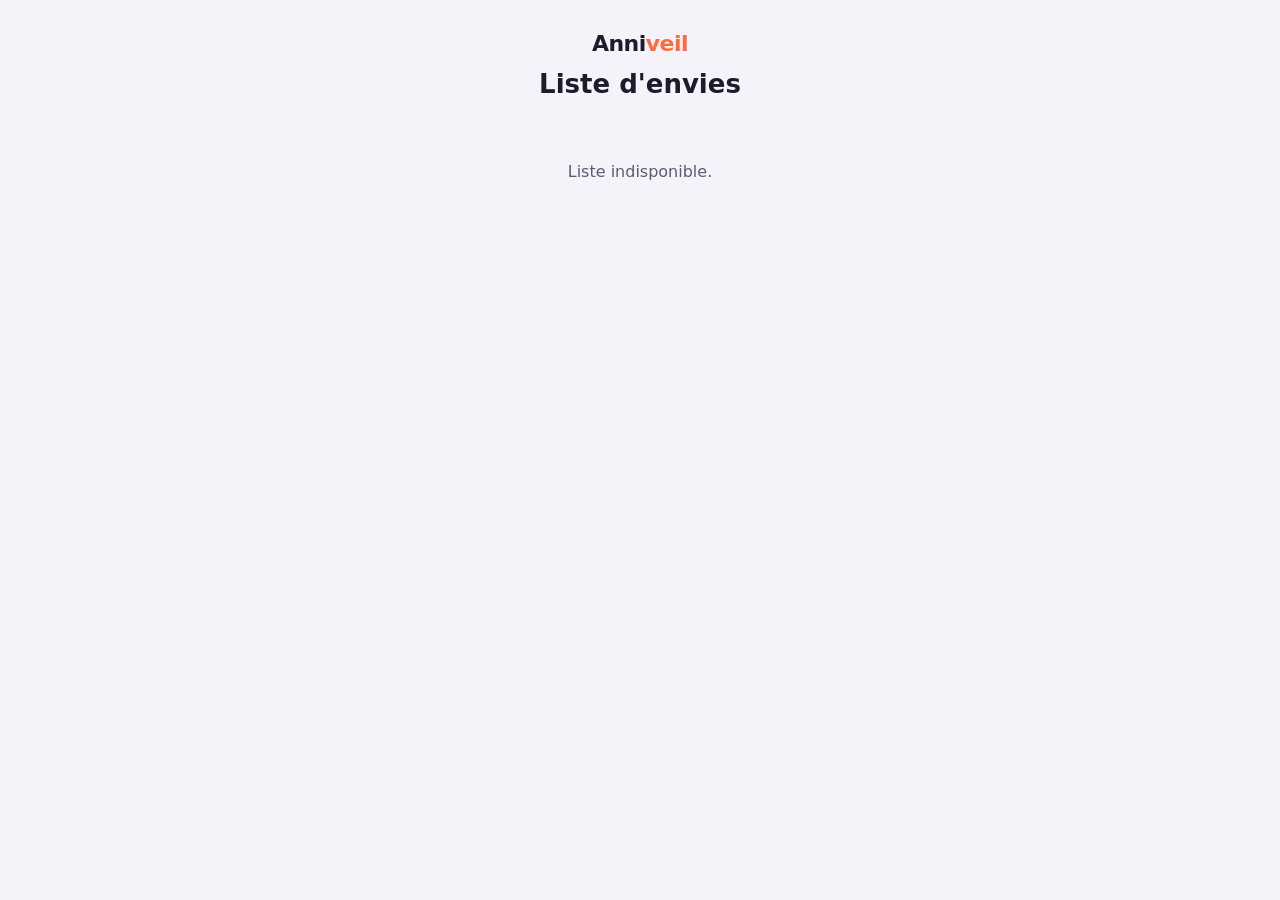
==== index.html @ 0bd78fef "Page publique de la liste d'envies Anniveil Co-Authored-By: Claude Fable 5.2 <noreply@anthropic.com>" ====
<!doctype html>
<html lang="fr">
<head>
<meta charset="utf-8">
<meta name="viewport" content="width=device-width, initial-scale=1">
<meta name="robots" content="noindex">
<title>Liste d'envies — Anniveil</title>
<style>
  :root { --ink:#1D1B2C; --muted:#5E5A72; --line:#E4E0EE; --ground:#F5F3FA; --card:#fff; --orange:#FF6B3D; --soft:#FFE6DC; --deep:#9E3412; --green:#17734B; --green-soft:#DFF5EA; }
  * { box-sizing: border-box; }
  body { margin:0; background:var(--ground); color:var(--ink); font:16px/1.45 system-ui,-apple-system,"Segoe UI",Roboto,sans-serif; }
  main { max-width:520px; margin:0 auto; padding:28px 20px 48px; }
  .brand { text-align:center; font-weight:800; font-size:22px; letter-spacing:-.5px; }
  .brand span { color:var(--orange); }
  h1 { text-align:center; font-size:26px; line-height:1.15; margin:10px 0 20px; }
  .card { background:var(--card); border:1px solid var(--line); border-radius:20px; padding:4px 16px; }
  .wish { display:flex; align-items:center; gap:12px; padding:12px 0; }
  .wish + .wish { border-top:1px solid var(--line); }
  .pic { width:48px; height:48px; flex:none; border-radius:12px; background:var(--soft); object-fit:cover; display:flex; align-items:center; justify-content:center; font-size:22px; }
  .grow { flex:1; min-width:0; }
  .title { font-weight:600; }
  .sub { font-size:13px; color:var(--muted); }
  a { color:var(--deep); }
  button { font:inherit; font-weight:700; border:0; border-radius:99px; height:40px; padding:0 16px; background:var(--orange); color:var(--ink); cursor:pointer; white-space:nowrap; }
  button:disabled { opacity:.5; cursor:default; }
  .pill { font-size:13px; font-weight:700; padding:6px 12px; border-radius:99px; background:var(--green-soft); color:var(--green); white-space:nowrap; }
  .note { text-align:center; color:var(--muted); font-size:14px; margin-top:16px; }
  .empty { text-align:center; color:var(--muted); padding:40px 8px; }
  input { font:inherit; width:100%; height:44px; border-radius:12px; border:1px solid var(--line); padding:0 12px; margin:16px 0 0; background:var(--card); }
</style>
</head>
<body>
<main>
  <div class="brand">Anni<span>veil</span></div>
  <h1 id="heading">Liste d'envies</h1>
  <div id="content"><p class="empty">Chargement…</p></div>
</main>
<script>
// À renseigner avec le projet Supabase : son adresse et sa clé publique (faite pour être publiée).
const SUPABASE_URL = 'https://pccshmcecipummjglduo.supabase.co';
const SUPABASE_KEY = 'sb_publishable_1csTlafe8NNmsVXvz681WA_CCULRA_T';

const token = new URLSearchParams(location.search).get('t') || '';
const content = document.getElementById('content');
const heading = document.getElementById('heading');

function el(tag, props = {}, children = []) {
  const node = Object.assign(document.createElement(tag), props);
  children.forEach((c) => node.append(c));
  return node;
}

async function rpc(name, body) {
  const response = await fetch(`${SUPABASE_URL}/rest/v1/rpc/${name}`, {
    method: 'POST',
    headers: { apikey: SUPABASE_KEY, Authorization: `Bearer ${SUPABASE_KEY}`, 'Content-Type': 'application/json' },
    body: JSON.stringify(body),
  });
  if (!response.ok) throw new Error(String(response.status));
  return response.json();
}

function unavailable(text) {
  heading.textContent = "Liste d'envies";
  content.replaceChildren(el('p', { className: 'empty', textContent: text }));
}

function safeUrl(value) {
  try {
    const u = new URL(value);
    return u.protocol === 'https:' || u.protocol === 'http:' ? u : null;
  } catch { return null; }
}

function render(list) {
  const name = list.name || '';
  heading.textContent = name ? `Les envies ${/^[aeiouyhéèêAEIOUYHÉÈÊ]/.test(name) ? "d'" : 'de '}${name}` : "Liste d'envies";
  if (!list.wishes.length) return unavailable('Cette liste est encore vide.');

  const visitor = el('input', { placeholder: 'Ton prénom (facultatif)', maxLength: 60, autocomplete: 'given-name' });
  const card = el('div', { className: 'card' });
  for (const w of list.wishes) {
    const link = w.url && safeUrl(w.url);
    const image = w.image && safeUrl(w.image);
    const pic = image
      ? el('img', { className: 'pic', src: image.href, alt: '', loading: 'lazy', referrerPolicy: 'no-referrer' })
      : el('div', { className: 'pic', textContent: '🎁' });
    const sub = el('div', { className: 'sub' });
    if (w.price) sub.append(w.price);
    if (link) {
      if (w.price) sub.append(' · ');
      sub.append(el('a', { href: link.href, target: '_blank', rel: 'noopener noreferrer', textContent: link.hostname.replace(/^www\./, '') }));
    }
    let action;
    if (w.reserved) {
      action = el('span', { className: 'pill', textContent: 'Réservé' });
    } else {
      action = el('button', { textContent: "Je l'offre" });
      action.addEventListener('click', async () => {
        action.disabled = true;
        try {
          const mine = await rpc('reserve_wish', { link: token, wish: w.id, visitor: visitor.value.trim() });
          if (!mine) alert("Quelqu'un vient de réserver cette envie.");
        } catch {
          alert('La réservation a échoué. Vérifie ta connexion et réessaie.');
        }
        load();
      });
    }
    card.append(el('div', { className: 'wish' }, [pic, el('div', { className: 'grow' }, [el('div', { className: 'title', textContent: w.title }), sub]), action]));
  }
  content.replaceChildren(
    card,
    visitor,
    el('p', { className: 'note', textContent: `${name || 'La personne'} ne voit pas les réservations dans l'app : la surprise reste entière.` }),
  );
}

async function load() {
  if (!SUPABASE_URL || !SUPABASE_KEY) return unavailable("Cette page n'est pas encore configurée.");
  if (!token) return unavailable('Liste indisponible.');
  try {
    const list = await rpc('get_wishlist', { link: token });
    if (!list) return unavailable('Liste indisponible.');
    render(list);
  } catch {
    unavailable('Impossible de charger la liste. Vérifie ta connexion et réessaie.');
  }
}
load();
</script>
</body>
</html>
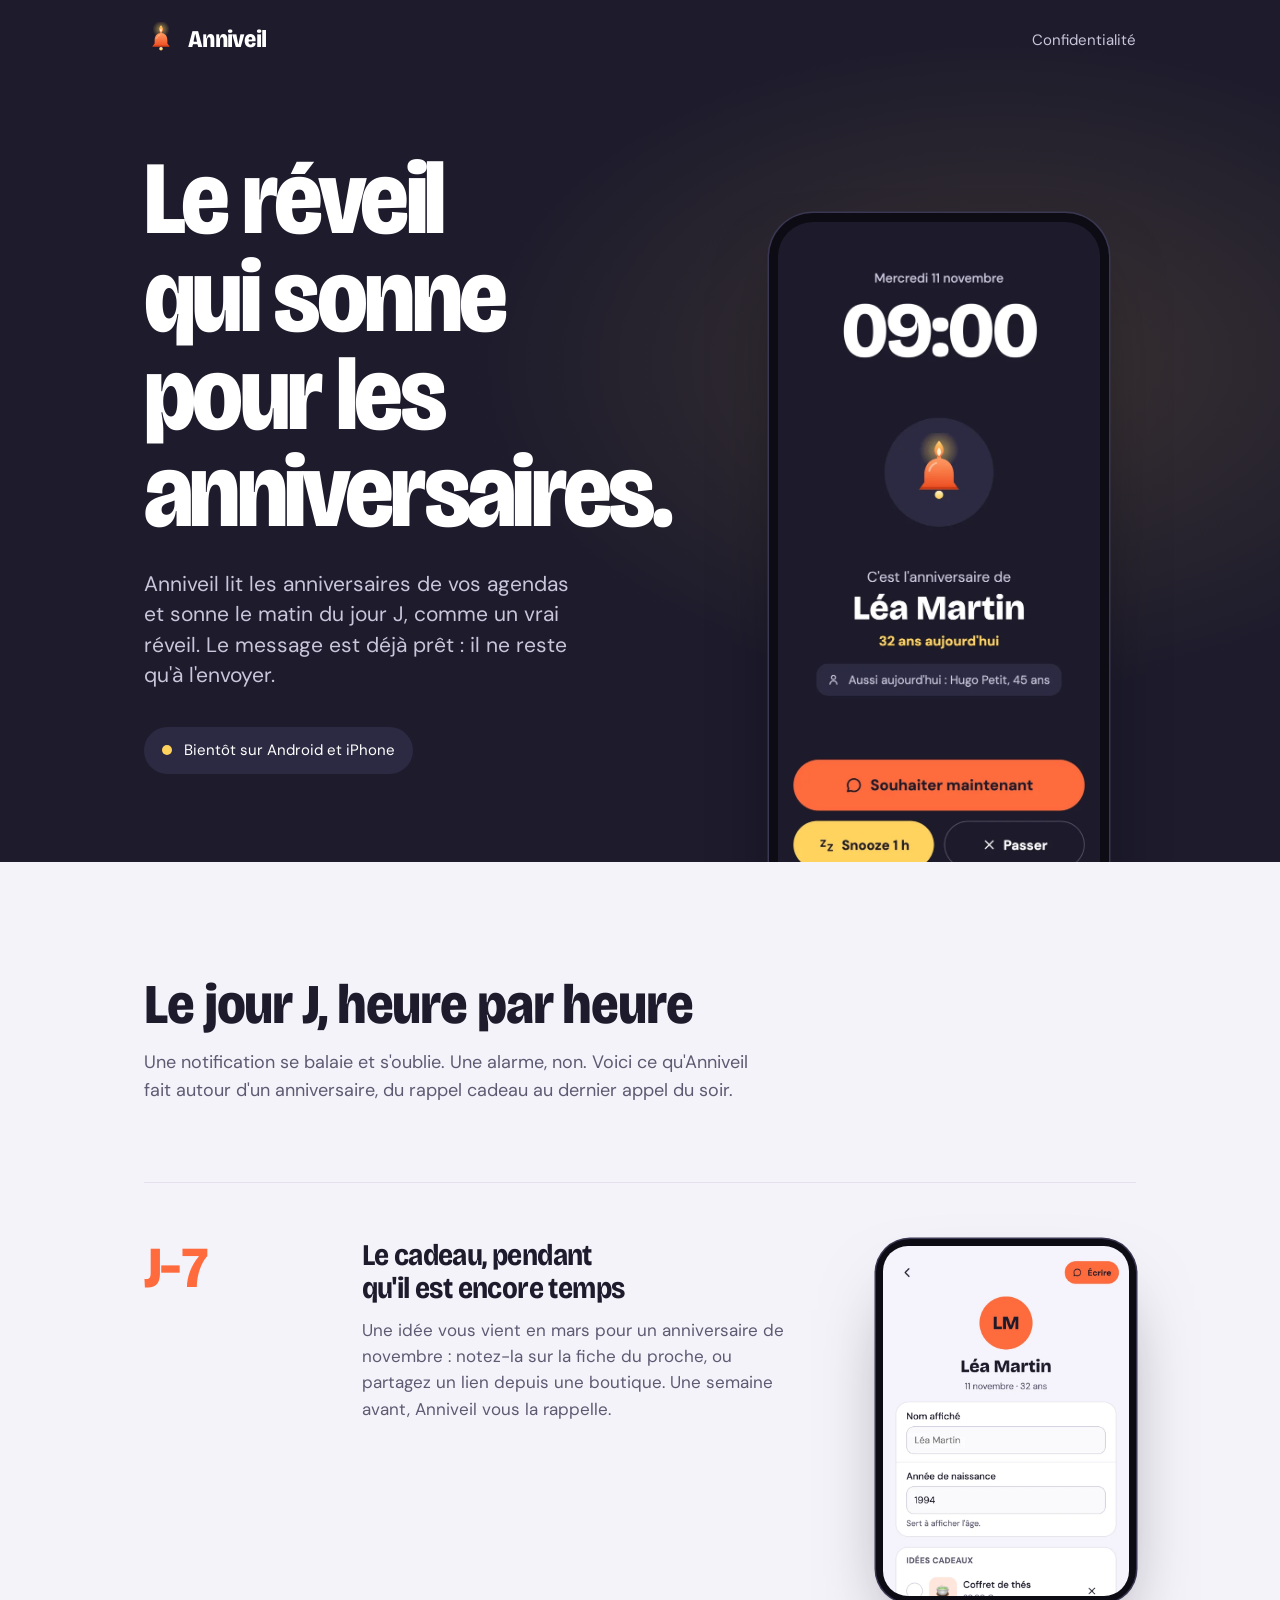
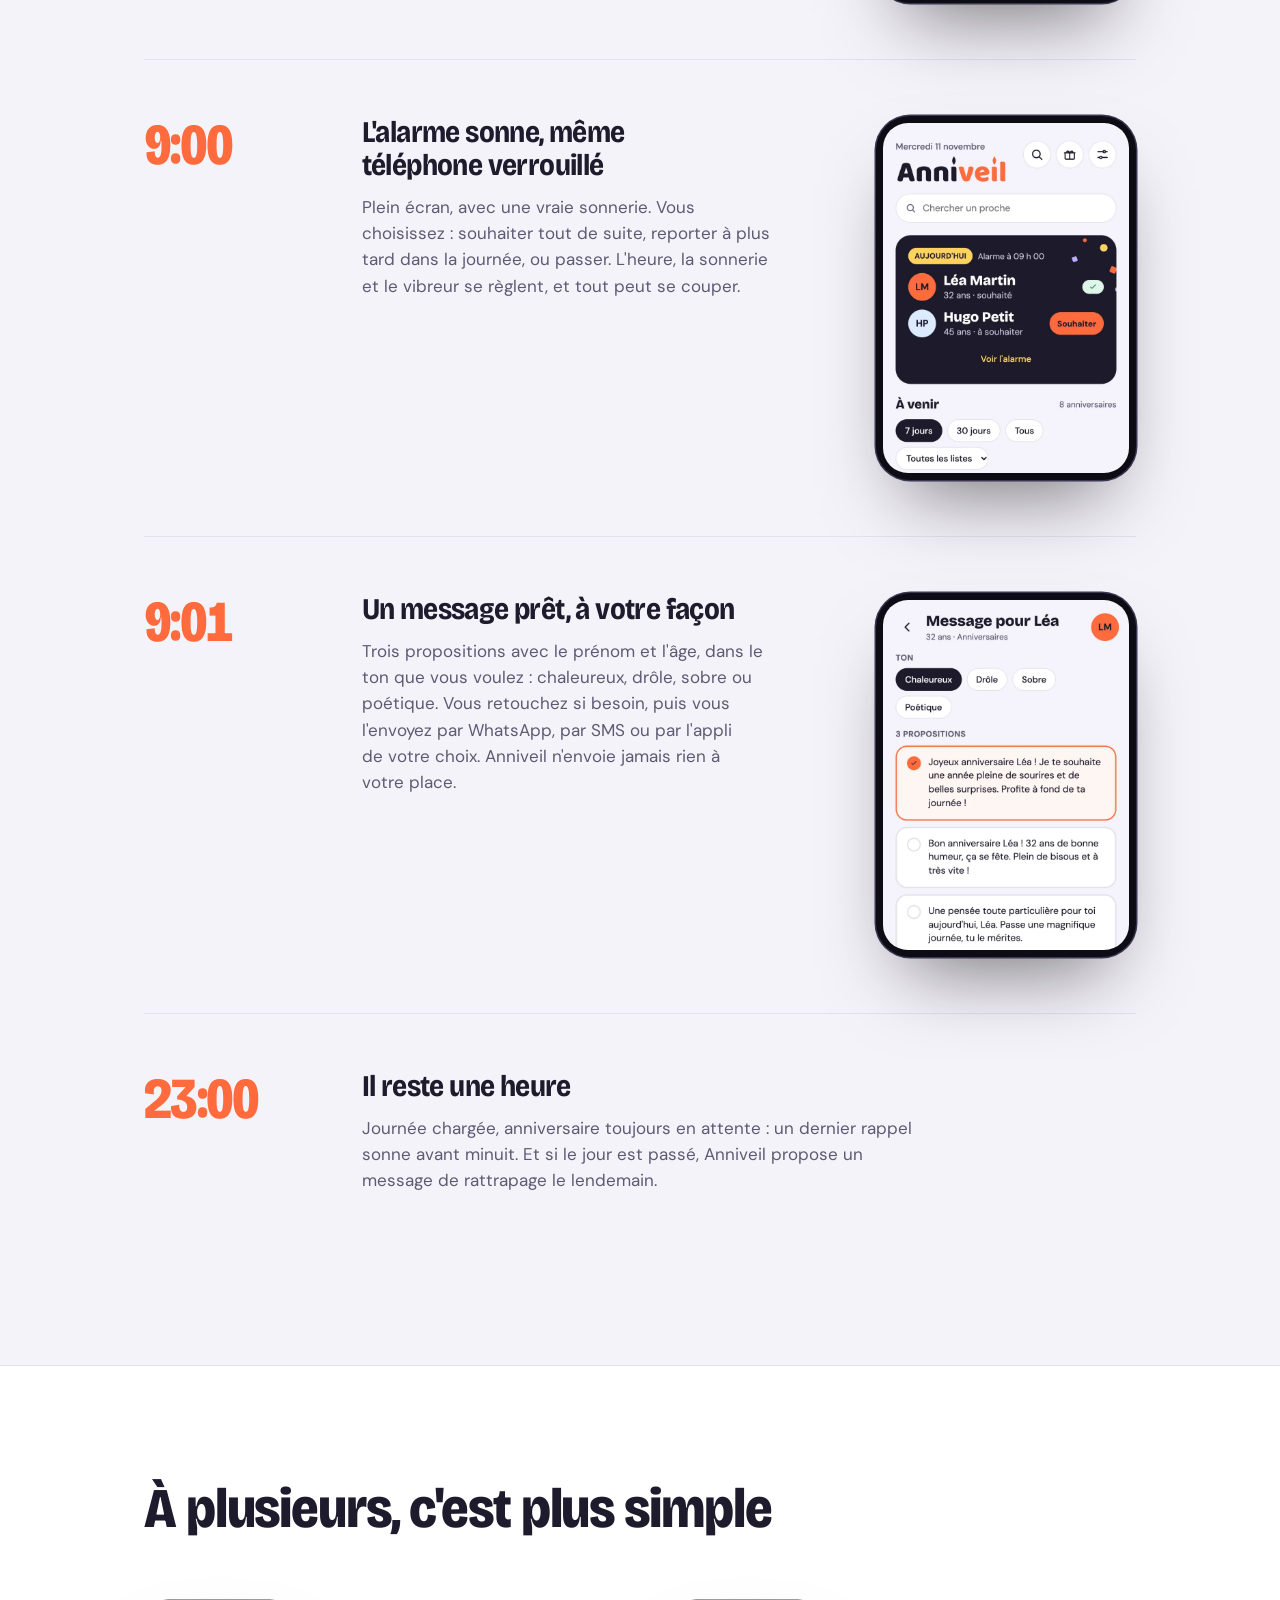
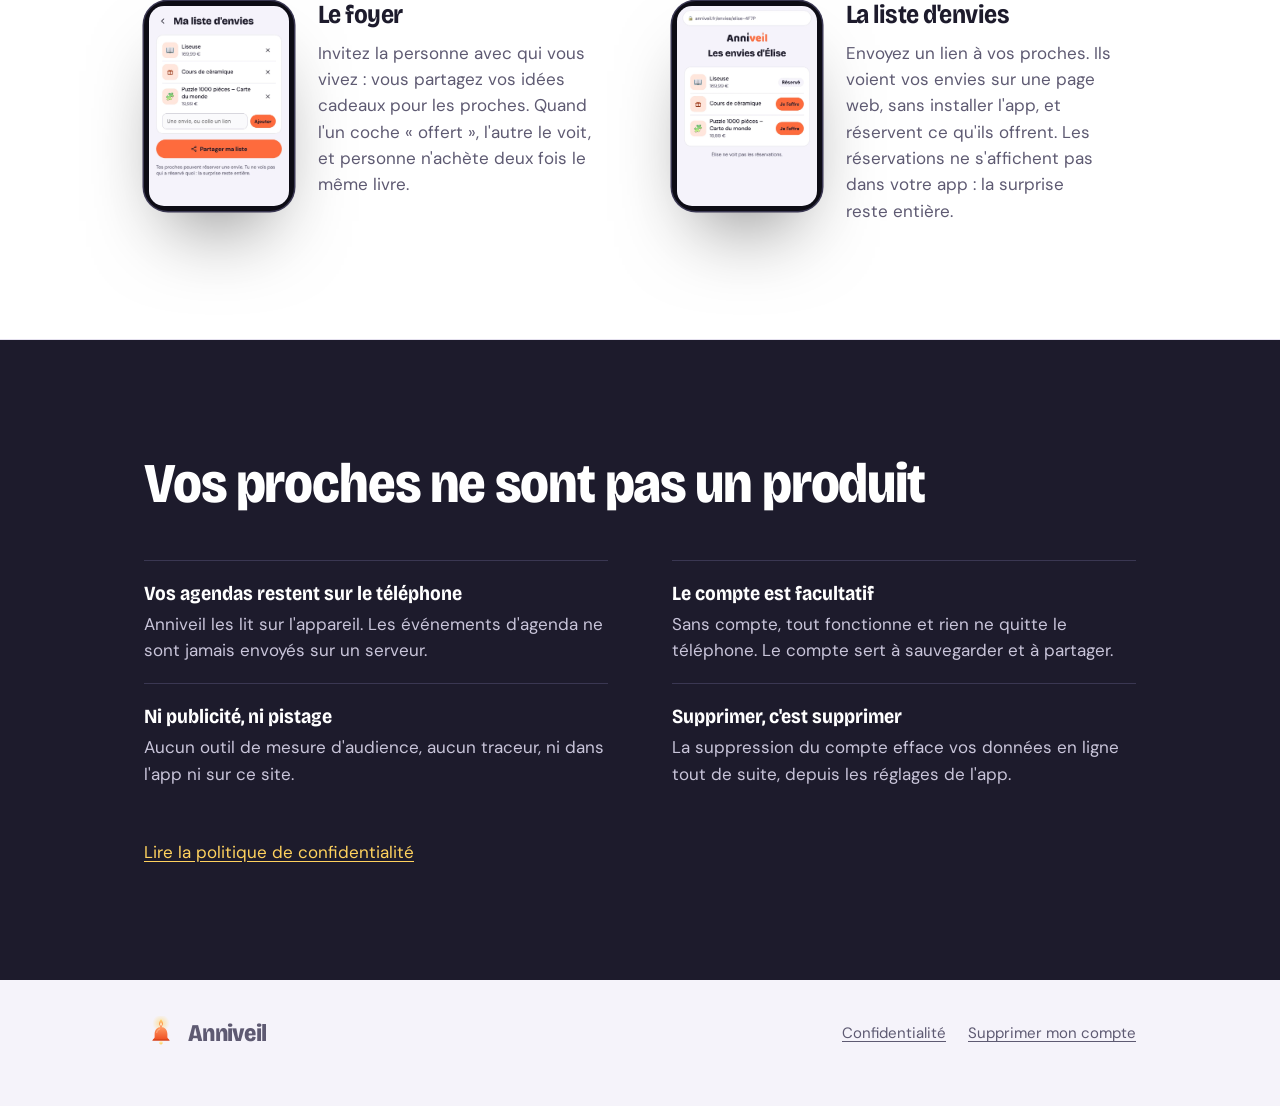
==== commit b1ccddc4: "Site Anniveil : accueil, confidentialité, suppression de compte Co-Authored-By: Claude Fable 5.2 <no" ====
--- a/index.html
+++ b/index.html
@@ -2,132 +2,124 @@
 <html lang="fr">
 <head>
 <meta charset="utf-8">
+<!-- Anciens liens de liste d'envies (…/?t=jeton) : on les envoie vers leur nouvelle adresse. -->
+<script>if (new URLSearchParams(location.search).has('t')) location.replace('liste/' + location.search);</script>
 <meta name="viewport" content="width=device-width, initial-scale=1">
-<meta name="robots" content="noindex">
-<title>Liste d'envies — Anniveil</title>
-<style>
-  :root { --ink:#1D1B2C; --muted:#5E5A72; --line:#E4E0EE; --ground:#F5F3FA; --card:#fff; --orange:#FF6B3D; --soft:#FFE6DC; --deep:#9E3412; --green:#17734B; --green-soft:#DFF5EA; }
-  * { box-sizing: border-box; }
-  body { margin:0; background:var(--ground); color:var(--ink); font:16px/1.45 system-ui,-apple-system,"Segoe UI",Roboto,sans-serif; }
-  main { max-width:520px; margin:0 auto; padding:28px 20px 48px; }
-  .brand { text-align:center; font-weight:800; font-size:22px; letter-spacing:-.5px; }
-  .brand span { color:var(--orange); }
-  h1 { text-align:center; font-size:26px; line-height:1.15; margin:10px 0 20px; }
-  .card { background:var(--card); border:1px solid var(--line); border-radius:20px; padding:4px 16px; }
-  .wish { display:flex; align-items:center; gap:12px; padding:12px 0; }
-  .wish + .wish { border-top:1px solid var(--line); }
-  .pic { width:48px; height:48px; flex:none; border-radius:12px; background:var(--soft); object-fit:cover; display:flex; align-items:center; justify-content:center; font-size:22px; }
-  .grow { flex:1; min-width:0; }
-  .title { font-weight:600; }
-  .sub { font-size:13px; color:var(--muted); }
-  a { color:var(--deep); }
-  button { font:inherit; font-weight:700; border:0; border-radius:99px; height:40px; padding:0 16px; background:var(--orange); color:var(--ink); cursor:pointer; white-space:nowrap; }
-  button:disabled { opacity:.5; cursor:default; }
-  .pill { font-size:13px; font-weight:700; padding:6px 12px; border-radius:99px; background:var(--green-soft); color:var(--green); white-space:nowrap; }
-  .note { text-align:center; color:var(--muted); font-size:14px; margin-top:16px; }
-  .empty { text-align:center; color:var(--muted); padding:40px 8px; }
-  input { font:inherit; width:100%; height:44px; border-radius:12px; border:1px solid var(--line); padding:0 12px; margin:16px 0 0; background:var(--card); }
-</style>
+<title>Anniveil — le réveil qui sonne pour les anniversaires</title>
+<meta name="description" content="Anniveil lit les anniversaires de vos agendas, sonne le matin du jour J et prépare le message à envoyer. Sur Android et iPhone.">
+<meta name="theme-color" content="#1d1b2c">
+<link rel="icon" href="assets/icone.svg" type="image/svg+xml">
+<link rel="preload" href="assets/BricolageGrotesque.ttf" as="font" type="font/ttf" crossorigin>
+<link rel="stylesheet" href="assets/site.css">
 </head>
 <body>
+
+<header class="nuit">
+  <div class="cadre">
+    <div class="entete">
+      <a class="marque" href="./" aria-label="Anniveil, accueil"><img src="assets/cloche.svg" alt=""><span>Anniveil</span></a>
+      <nav aria-label="Liens utiles"><a href="confidentialite/">Confidentialité</a></nav>
+    </div>
+
+    <div class="ouverture">
+      <div>
+        <h1>Le réveil qui sonne pour les anniversaires.</h1>
+        <p class="chapo">Anniveil lit les anniversaires de vos agendas et sonne le matin du jour J, comme un vrai réveil. Le message est déjà prêt&nbsp;: il ne reste qu'à l'envoyer.</p>
+        <p class="dispo"><i aria-hidden="true"></i>Bientôt sur Android et iPhone</p>
+      </div>
+      <div class="tel"><img src="assets/alarm.webp" width="720" height="1558" alt="Écran d'alarme d'Anniveil&nbsp;: il est 9 h, c'est l'anniversaire de Léa Martin, 32 ans. Trois boutons&nbsp;: souhaiter maintenant, reporter d'une heure, passer."></div>
+    </div>
+  </div>
+</header>
+
 <main>
-  <div class="brand">Anni<span>veil</span></div>
-  <h1 id="heading">Liste d'envies</h1>
-  <div id="content"><p class="empty">Chargement…</p></div>
+  <section class="cadre journee" aria-labelledby="titre-journee">
+    <h2 id="titre-journee">Le jour J, heure par heure</h2>
+    <p class="intro">Une notification se balaie et s'oublie. Une alarme, non. Voici ce qu'Anniveil fait autour d'un anniversaire, du rappel cadeau au dernier appel du soir.</p>
+
+    <ol class="etapes">
+      <li class="etape">
+        <div class="heure">J−7</div>
+        <div>
+          <h3>Le cadeau, pendant qu'il est encore temps</h3>
+          <p>Une idée vous vient en mars pour un anniversaire de novembre&nbsp;: notez-la sur la fiche du proche, ou partagez un lien depuis une boutique. Une semaine avant, Anniveil vous la rappelle.</p>
+        </div>
+        <div class="tel"><img src="assets/contact.webp" width="720" height="1695" loading="lazy" alt="Fiche d'un proche, avec sa date d'anniversaire et ses idées cadeaux."></div>
+      </li>
+
+      <li class="etape">
+        <div class="heure">9:00</div>
+        <div>
+          <h3>L'alarme sonne, même téléphone verrouillé</h3>
+          <p>Plein écran, avec une vraie sonnerie. Vous choisissez&nbsp;: souhaiter tout de suite, reporter à plus tard dans la journée, ou passer. L'heure, la sonnerie et le vibreur se règlent, et tout peut se couper.</p>
+        </div>
+        <div class="tel"><img src="assets/home.webp" width="720" height="1558" loading="lazy" alt="Accueil d'Anniveil&nbsp;: les anniversaires du jour en tête, puis ceux des jours à venir."></div>
+      </li>
+
+      <li class="etape">
+        <div class="heure">9:01</div>
+        <div>
+          <h3>Un message prêt, à votre façon</h3>
+          <p>Trois propositions avec le prénom et l'âge, dans le ton que vous voulez&nbsp;: chaleureux, drôle, sobre ou poétique. Vous retouchez si besoin, puis vous l'envoyez par WhatsApp, par SMS ou par l'appli de votre choix. Anniveil n'envoie jamais rien à votre place.</p>
+        </div>
+        <div class="tel"><img src="assets/message-chaleureux.webp" width="720" height="1558" loading="lazy" alt="Écran Message&nbsp;: trois propositions de message d'anniversaire au ton chaleureux."></div>
+      </li>
+
+      <li class="etape sans-ecran">
+        <div class="heure">23:00</div>
+        <div>
+          <h3>Il reste une heure</h3>
+          <p>Journée chargée, anniversaire toujours en attente&nbsp;: un dernier rappel sonne avant minuit. Et si le jour est passé, Anniveil propose un message de rattrapage le lendemain.</p>
+        </div>
+      </li>
+    </ol>
+  </section>
+
+  <section class="partage" aria-labelledby="titre-partage">
+    <div class="cadre">
+      <h2 id="titre-partage">À plusieurs, c'est plus simple</h2>
+      <div class="duo">
+        <article>
+          <div class="tel"><img src="assets/wishlist.webp" width="720" height="1558" loading="lazy" alt="Liste d'envies dans l'app."></div>
+          <div>
+            <h3>Le foyer</h3>
+            <p>Invitez la personne avec qui vous vivez&nbsp;: vous partagez vos idées cadeaux pour les proches. Quand l'un coche « offert », l'autre le voit, et personne n'achète deux fois le même livre.</p>
+          </div>
+        </article>
+        <article>
+          <div class="tel"><img src="assets/wishpage-reserve.webp" width="720" height="1558" loading="lazy" alt="Page web d'une liste d'envies&nbsp;: un visiteur a réservé un cadeau."></div>
+          <div>
+            <h3>La liste d'envies</h3>
+            <p>Envoyez un lien à vos proches. Ils voient vos envies sur une page web, sans installer l'app, et réservent ce qu'ils offrent. Les réservations ne s'affichent pas dans votre app&nbsp;: la surprise reste entière.</p>
+          </div>
+        </article>
+      </div>
+    </div>
+  </section>
+
+  <section class="donnees" aria-labelledby="titre-donnees">
+    <div class="cadre">
+      <h2 id="titre-donnees">Vos proches ne sont pas un produit</h2>
+      <ul class="faits">
+        <li><strong>Vos agendas restent sur le téléphone</strong>Anniveil les lit sur l'appareil. Les événements d'agenda ne sont jamais envoyés sur un serveur.</li>
+        <li><strong>Le compte est facultatif</strong>Sans compte, tout fonctionne et rien ne quitte le téléphone. Le compte sert à sauvegarder et à partager.</li>
+        <li><strong>Ni publicité, ni pistage</strong>Aucun outil de mesure d'audience, aucun traceur, ni dans l'app ni sur ce site.</li>
+        <li><strong>Supprimer, c'est supprimer</strong>La suppression du compte efface vos données en ligne tout de suite, depuis les réglages de l'app.</li>
+      </ul>
+      <p class="suite"><a href="confidentialite/">Lire la politique de confidentialité</a></p>
+    </div>
+  </section>
 </main>
-<script>
-// À renseigner avec le projet Supabase : son adresse et sa clé publique (faite pour être publiée).
-const SUPABASE_URL = 'https://pccshmcecipummjglduo.supabase.co';
-const SUPABASE_KEY = 'sb_publishable_1csTlafe8NNmsVXvz681WA_CCULRA_T';
 
-const token = new URLSearchParams(location.search).get('t') || '';
-const content = document.getElementById('content');
-const heading = document.getElementById('heading');
+<footer class="pied">
+  <div class="cadre">
+    <a class="marque" href="./"><img src="assets/cloche.svg" alt=""><span>Anniveil</span></a>
+    <nav aria-label="Informations">
+      <a href="confidentialite/">Confidentialité</a>
+      <a href="suppression-compte/">Supprimer mon compte</a>
+    </nav>
+  </div>
+</footer>
 
-function el(tag, props = {}, children = []) {
-  const node = Object.assign(document.createElement(tag), props);
-  children.forEach((c) => node.append(c));
-  return node;
-}
-
-async function rpc(name, body) {
-  const response = await fetch(`${SUPABASE_URL}/rest/v1/rpc/${name}`, {
-    method: 'POST',
-    headers: { apikey: SUPABASE_KEY, Authorization: `Bearer ${SUPABASE_KEY}`, 'Content-Type': 'application/json' },
-    body: JSON.stringify(body),
-  });
-  if (!response.ok) throw new Error(String(response.status));
-  return response.json();
-}
-
-function unavailable(text) {
-  heading.textContent = "Liste d'envies";
-  content.replaceChildren(el('p', { className: 'empty', textContent: text }));
-}
-
-function safeUrl(value) {
-  try {
-    const u = new URL(value);
-    return u.protocol === 'https:' || u.protocol === 'http:' ? u : null;
-  } catch { return null; }
-}
-
-function render(list) {
-  const name = list.name || '';
-  heading.textContent = name ? `Les envies ${/^[aeiouyhéèêAEIOUYHÉÈÊ]/.test(name) ? "d'" : 'de '}${name}` : "Liste d'envies";
-  if (!list.wishes.length) return unavailable('Cette liste est encore vide.');
-
-  const visitor = el('input', { placeholder: 'Ton prénom (facultatif)', maxLength: 60, autocomplete: 'given-name' });
-  const card = el('div', { className: 'card' });
-  for (const w of list.wishes) {
-    const link = w.url && safeUrl(w.url);
-    const image = w.image && safeUrl(w.image);
-    const pic = image
-      ? el('img', { className: 'pic', src: image.href, alt: '', loading: 'lazy', referrerPolicy: 'no-referrer' })
-      : el('div', { className: 'pic', textContent: '🎁' });
-    const sub = el('div', { className: 'sub' });
-    if (w.price) sub.append(w.price);
-    if (link) {
-      if (w.price) sub.append(' · ');
-      sub.append(el('a', { href: link.href, target: '_blank', rel: 'noopener noreferrer', textContent: link.hostname.replace(/^www\./, '') }));
-    }
-    let action;
-    if (w.reserved) {
-      action = el('span', { className: 'pill', textContent: 'Réservé' });
-    } else {
-      action = el('button', { textContent: "Je l'offre" });
-      action.addEventListener('click', async () => {
-        action.disabled = true;
-        try {
-          const mine = await rpc('reserve_wish', { link: token, wish: w.id, visitor: visitor.value.trim() });
-          if (!mine) alert("Quelqu'un vient de réserver cette envie.");
-        } catch {
-          alert('La réservation a échoué. Vérifie ta connexion et réessaie.');
-        }
-        load();
-      });
-    }
-    card.append(el('div', { className: 'wish' }, [pic, el('div', { className: 'grow' }, [el('div', { className: 'title', textContent: w.title }), sub]), action]));
-  }
-  content.replaceChildren(
-    card,
-    visitor,
-    el('p', { className: 'note', textContent: `${name || 'La personne'} ne voit pas les réservations dans l'app : la surprise reste entière.` }),
-  );
-}
-
-async function load() {
-  if (!SUPABASE_URL || !SUPABASE_KEY) return unavailable("Cette page n'est pas encore configurée.");
-  if (!token) return unavailable('Liste indisponible.');
-  try {
-    const list = await rpc('get_wishlist', { link: token });
-    if (!list) return unavailable('Liste indisponible.');
-    render(list);
-  } catch {
-    unavailable('Impossible de charger la liste. Vérifie ta connexion et réessaie.');
-  }
-}
-load();
-</script>
 </body>
 </html>
--- a/assets/site.css
+++ b/assets/site.css
@@ -0,0 +1,244 @@
+/* Anniveil — site public. Polices embarquées (OFL), aucune ressource tierce. */
+@font-face {
+  font-family: "Bricolage Grotesque";
+  src: url("BricolageGrotesque.ttf") format("truetype");
+  font-weight: 200 800;
+  font-stretch: 75% 100%;
+  font-display: swap;
+}
+@font-face {
+  font-family: "DM Sans";
+  src: url("DMSans.ttf") format("truetype");
+  font-weight: 100 1000;
+  font-display: swap;
+}
+
+:root {
+  --encre: #1d1b2c;
+  --nuit: #2c2a42;
+  --flamme: #ff6b3d;
+  --bougie: #ffd25e;
+  --sur-nuit: #c9c5da;
+
+  --fond: #f5f3fa;
+  --carte: #ffffff;
+  --texte: #1d1b2c;
+  --discret: #5e5a72;
+  --trait: #e4e0ee;
+  --lien: #9e3412;
+
+  --titre: "Bricolage Grotesque", "DM Sans", system-ui, sans-serif;
+  --corps: "DM Sans", system-ui, -apple-system, "Segoe UI", Roboto, sans-serif;
+  --marge: clamp(20px, 5vw, 64px);
+  --large: 1120px;
+}
+@media (prefers-color-scheme: dark) {
+  :root {
+    --fond: #14131f;
+    --carte: #1f1d2e;
+    --texte: #f1eff8;
+    --discret: #a9a5bd;
+    --trait: #34314a;
+    --lien: #ffb199;
+  }
+}
+
+* { box-sizing: border-box; }
+html { -webkit-text-size-adjust: 100%; scroll-behavior: smooth; }
+body {
+  margin: 0;
+  background: var(--fond);
+  color: var(--texte);
+  font: 400 17px/1.55 var(--corps);
+  text-rendering: optimizeLegibility;
+}
+img { max-width: 100%; display: block; }
+a { color: var(--lien); text-underline-offset: 3px; }
+a:focus-visible, button:focus-visible, summary:focus-visible {
+  outline: 3px solid var(--bougie);
+  outline-offset: 3px;
+  border-radius: 6px;
+}
+h1, h2, h3 { font-family: var(--titre); font-stretch: 88%; letter-spacing: -0.02em; margin: 0; text-wrap: balance; }
+p { margin: 0; text-wrap: pretty; }
+
+.cadre { max-width: var(--large); margin: 0 auto; padding-inline: var(--marge); }
+
+/* ───────── Marque ───────── */
+.marque { display: inline-flex; align-items: center; gap: 10px; text-decoration: none; color: inherit; }
+.marque img { width: 34px; height: 34px; }
+.marque span { font: 800 24px/1 var(--titre); font-stretch: 88%; letter-spacing: -0.03em; }
+
+/* ───────── Ouverture : la nuit, puis l'alarme ───────── */
+.nuit {
+  background:
+    radial-gradient(60% 55% at 78% 42%, rgba(255, 210, 94, 0.13), transparent 70%),
+    var(--encre);
+  color: #fff;
+  overflow: hidden;
+}
+.nuit a { color: #fff; }
+.entete { display: flex; justify-content: space-between; align-items: center; padding-block: 22px; }
+.entete nav a { font-size: 15px; color: var(--sur-nuit); text-decoration: none; }
+.entete nav a:hover { color: #fff; text-decoration: underline; }
+
+.ouverture {
+  display: grid;
+  grid-template-columns: minmax(0, 1.15fr) minmax(0, 0.85fr);
+  gap: clamp(24px, 5vw, 72px);
+  align-items: end;
+  padding-top: clamp(28px, 6vw, 72px);
+}
+.ouverture h1 {
+  font-weight: 800;
+  font-size: clamp(44px, 8.2vw, 104px);
+  line-height: 0.94;
+  letter-spacing: -0.035em;
+}
+.ouverture .chapo {
+  margin-top: 28px;
+  max-width: 34ch;
+  font-size: clamp(18px, 1.7vw, 21px);
+  line-height: 1.45;
+  color: var(--sur-nuit);
+}
+.dispo {
+  margin: 36px 0 clamp(36px, 7vw, 88px);
+  display: inline-flex;
+  align-items: center;
+  gap: 12px;
+  padding: 12px 18px;
+  border-radius: 999px;
+  background: var(--nuit);
+  font-size: 15px;
+  color: #fff;
+}
+.dispo i { width: 10px; height: 10px; border-radius: 50%; background: var(--bougie); }
+
+/* Téléphone : un cadre sobre autour d'une capture */
+.tel {
+  --rayon: 44px;
+  aspect-ratio: 1560 / 3376;
+  border-radius: var(--rayon);
+  padding: 9px;
+  background: #0d0c15;
+  box-shadow: 0 0 0 1.5px #3a3752, 0 40px 80px -30px rgba(0, 0, 0, 0.55);
+}
+.tel img { width: 100%; height: 100%; object-fit: cover; object-position: top; border-radius: calc(var(--rayon) - 9px); }
+.ouverture .tel { width: min(100%, 340px); justify-self: center; margin-bottom: -22%; }
+
+/* La cloche sonne une fois, à l'arrivée */
+@keyframes sonne {
+  0%, 100% { transform: rotate(0); }
+  12% { transform: rotate(-13deg); }
+  28% { transform: rotate(11deg); }
+  44% { transform: rotate(-8deg); }
+  60% { transform: rotate(5deg); }
+  78% { transform: rotate(-2deg); }
+}
+.nuit .marque img { transform-origin: 50% 18%; animation: sonne 1.5s ease-in-out 0.5s 1 both; }
+@media (prefers-reduced-motion: reduce) {
+  .nuit .marque img { animation: none; }
+  html { scroll-behavior: auto; }
+}
+
+/* ───────── Le jour J, heure par heure ───────── */
+.journee { padding-block: clamp(56px, 9vw, 120px); }
+.journee > h2, .partage > .cadre > h2, .donnees h2 {
+  font-weight: 800;
+  font-size: clamp(32px, 4.6vw, 56px);
+  line-height: 1;
+}
+.journee > .intro { margin-top: 16px; max-width: 52ch; color: var(--discret); font-size: 18px; }
+
+.etapes { list-style: none; margin: clamp(40px, 6vw, 80px) 0 0; padding: 0; }
+.etape {
+  display: grid;
+  grid-template-columns: clamp(92px, 13vw, 170px) minmax(0, 1fr) minmax(0, 300px);
+  gap: clamp(18px, 4vw, 56px);
+  padding-block: clamp(28px, 4.5vw, 56px);
+  border-top: 1.5px solid var(--trait);
+  align-items: start;
+}
+.etape .heure {
+  font: 800 clamp(30px, 4.6vw, 58px)/1 var(--titre);
+  font-stretch: 80%;
+  letter-spacing: -0.03em;
+  color: var(--flamme);
+  font-variant-numeric: tabular-nums;
+}
+.etape h3 { font-weight: 700; font-size: clamp(22px, 2.4vw, 30px); line-height: 1.1; }
+.etape p { margin-top: 12px; max-width: 46ch; color: var(--discret); }
+/* Dans la chronologie, on ne montre que le haut de l'écran : l'étape reste lisible d'un coup d'œil. */
+.etape .tel { --rayon: 34px; aspect-ratio: 10 / 14; width: 100%; max-width: 260px; justify-self: end; padding: 7px; }
+.etape.sans-ecran { grid-template-columns: clamp(92px, 13vw, 170px) minmax(0, 1fr); }
+
+/* ───────── À plusieurs ───────── */
+.partage { background: var(--carte); border-block: 1.5px solid var(--trait); padding-block: clamp(56px, 9vw, 120px); }
+.duo {
+  display: grid;
+  grid-template-columns: repeat(2, minmax(0, 1fr));
+  gap: clamp(28px, 5vw, 72px);
+  margin-top: clamp(32px, 5vw, 64px);
+}
+.duo article { display: grid; grid-template-columns: minmax(0, 150px) minmax(0, 1fr); gap: 24px; align-items: start; }
+.duo .tel { --rayon: 24px; aspect-ratio: 10 / 14; padding: 5px; }
+.duo h3 { font-weight: 700; font-size: 26px; line-height: 1.1; }
+.duo p { margin-top: 10px; color: var(--discret); }
+
+/* ───────── Données ───────── */
+.donnees { background: var(--encre); color: #fff; padding-block: clamp(56px, 9vw, 120px); }
+.donnees a { color: var(--bougie); }
+.donnees .faits {
+  list-style: none;
+  padding: 0;
+  margin: clamp(28px, 4vw, 48px) 0 0;
+  display: grid;
+  grid-template-columns: repeat(2, minmax(0, 1fr));
+  gap: 0 clamp(28px, 5vw, 72px);
+}
+.donnees .faits li { padding-block: 20px; border-top: 1.5px solid #3a3752; color: var(--sur-nuit); }
+.donnees .faits strong { display: block; color: #fff; font: 700 20px/1.2 var(--titre); font-stretch: 88%; margin-bottom: 6px; }
+.donnees .suite { margin-top: 32px; }
+
+/* ───────── Pied ───────── */
+.pied { padding-block: 36px 56px; color: var(--discret); font-size: 15px; }
+.pied .cadre { display: flex; flex-wrap: wrap; gap: 14px 28px; justify-content: space-between; align-items: center; }
+.pied nav { display: flex; flex-wrap: wrap; gap: 8px 22px; }
+.pied a { color: var(--discret); }
+
+/* ───────── Pages de texte (confidentialité, suppression de compte) ───────── */
+.bandeau { background: var(--encre); color: #fff; }
+.bandeau .entete { padding-block: 18px; }
+.texte { max-width: 72ch; margin: 0 auto; padding: clamp(36px, 6vw, 72px) var(--marge) 72px; }
+.texte h1 { font-weight: 800; font-size: clamp(34px, 5vw, 54px); line-height: 1; }
+.texte .date { margin-top: 12px; color: var(--discret); font-size: 15px; }
+.texte .resume {
+  margin-top: 28px;
+  padding: 20px 22px;
+  border-radius: 18px;
+  background: var(--carte);
+  border: 1.5px solid var(--trait);
+}
+.texte .resume p + p { margin-top: 10px; }
+.texte h2 { font-weight: 700; font-size: clamp(23px, 2.6vw, 28px); line-height: 1.15; margin-top: 48px; }
+.texte h3 { font-weight: 700; font-size: 19px; margin-top: 26px; }
+.texte p, .texte ul, .texte ol, .texte table { margin-top: 14px; }
+.texte ul, .texte ol { padding-left: 1.2em; }
+.texte li + li { margin-top: 8px; }
+.texte table { width: 100%; border-collapse: collapse; font-size: 15.5px; }
+.texte th, .texte td { text-align: left; vertical-align: top; padding: 12px 14px 12px 0; border-top: 1.5px solid var(--trait); }
+.texte th { font-weight: 700; }
+.texte .tableau { overflow-x: auto; }
+.texte .tableau table { min-width: 560px; }
+
+/* ───────── Petits écrans ───────── */
+@media (max-width: 820px) {
+  .ouverture { grid-template-columns: 1fr; }
+  .ouverture .tel { width: min(72%, 300px); margin-bottom: -34%; }
+  .etape, .etape.sans-ecran { grid-template-columns: 1fr; gap: 12px; }
+  .etape .tel { justify-self: start; max-width: 220px; margin-top: 12px; }
+  .duo, .donnees .faits { grid-template-columns: 1fr; }
+  .duo article { grid-template-columns: 110px minmax(0, 1fr); gap: 18px; }
+  .entete nav { display: none; }
+}
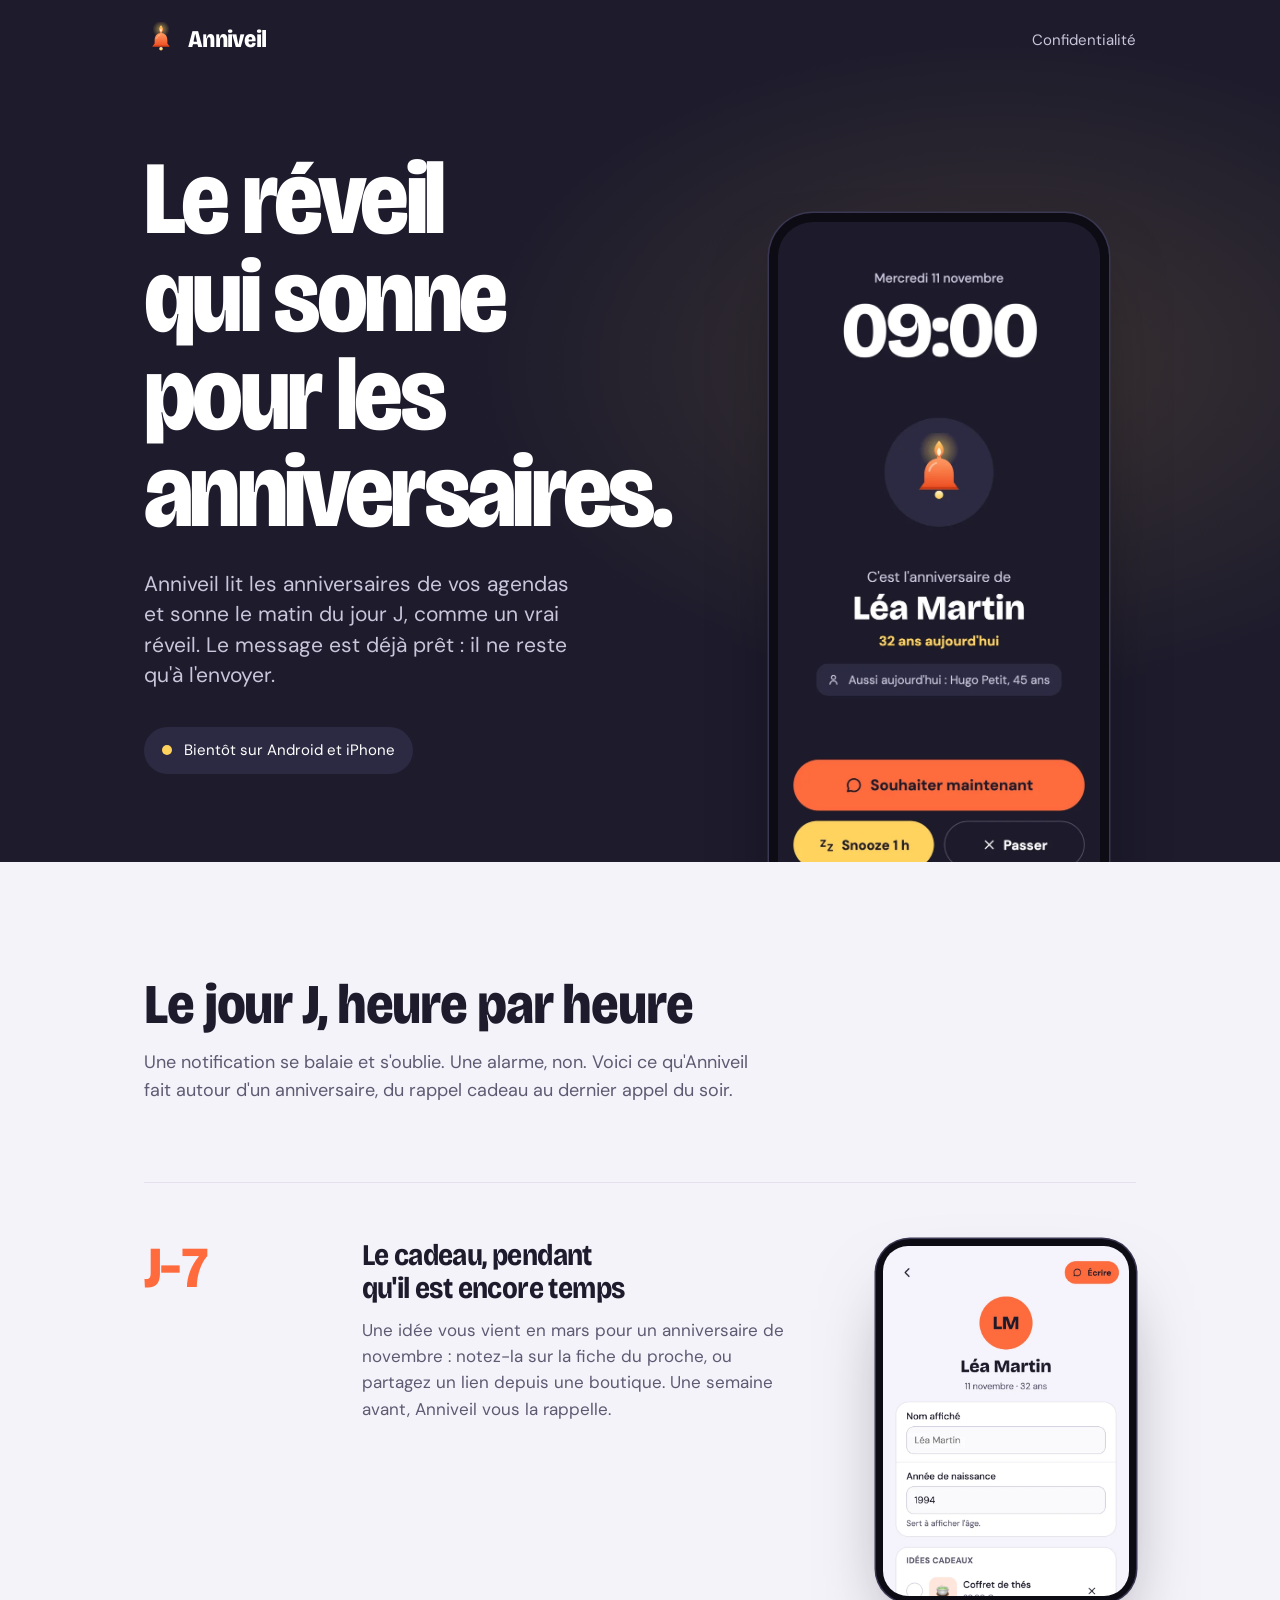
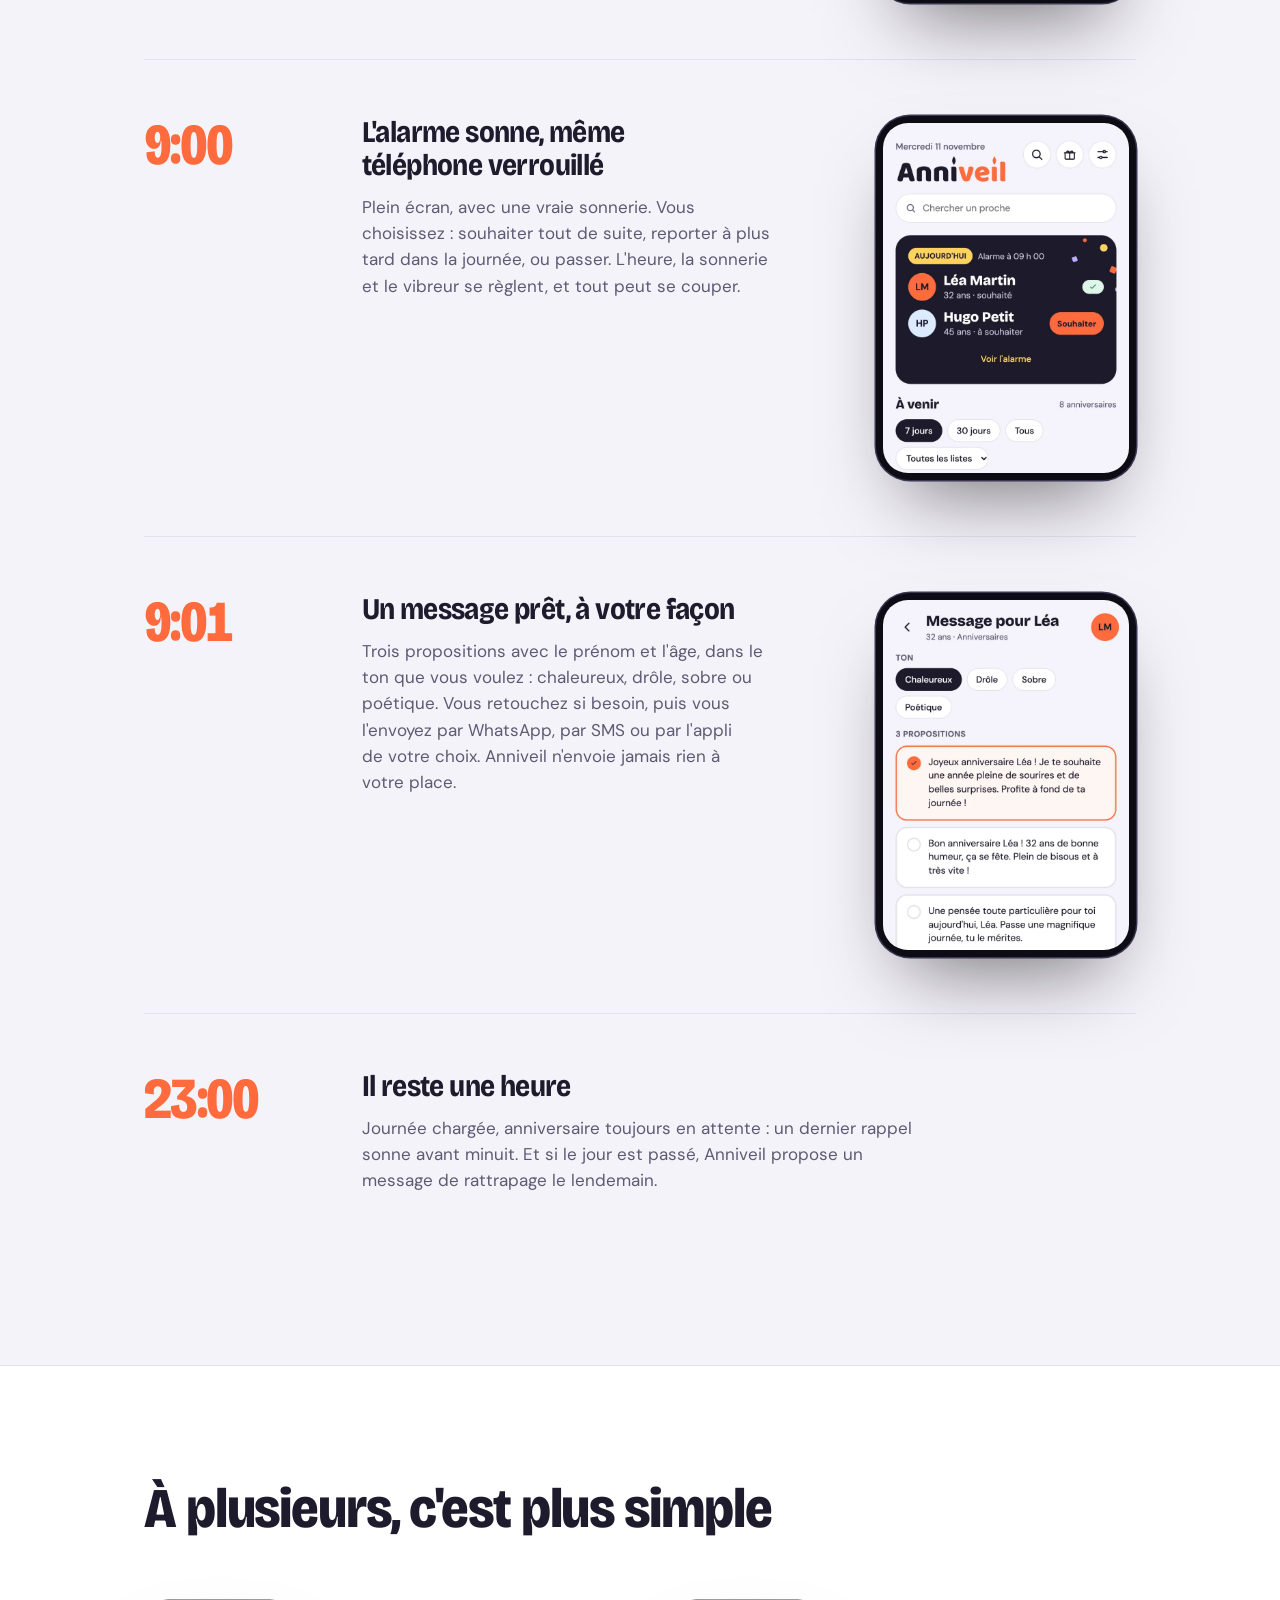
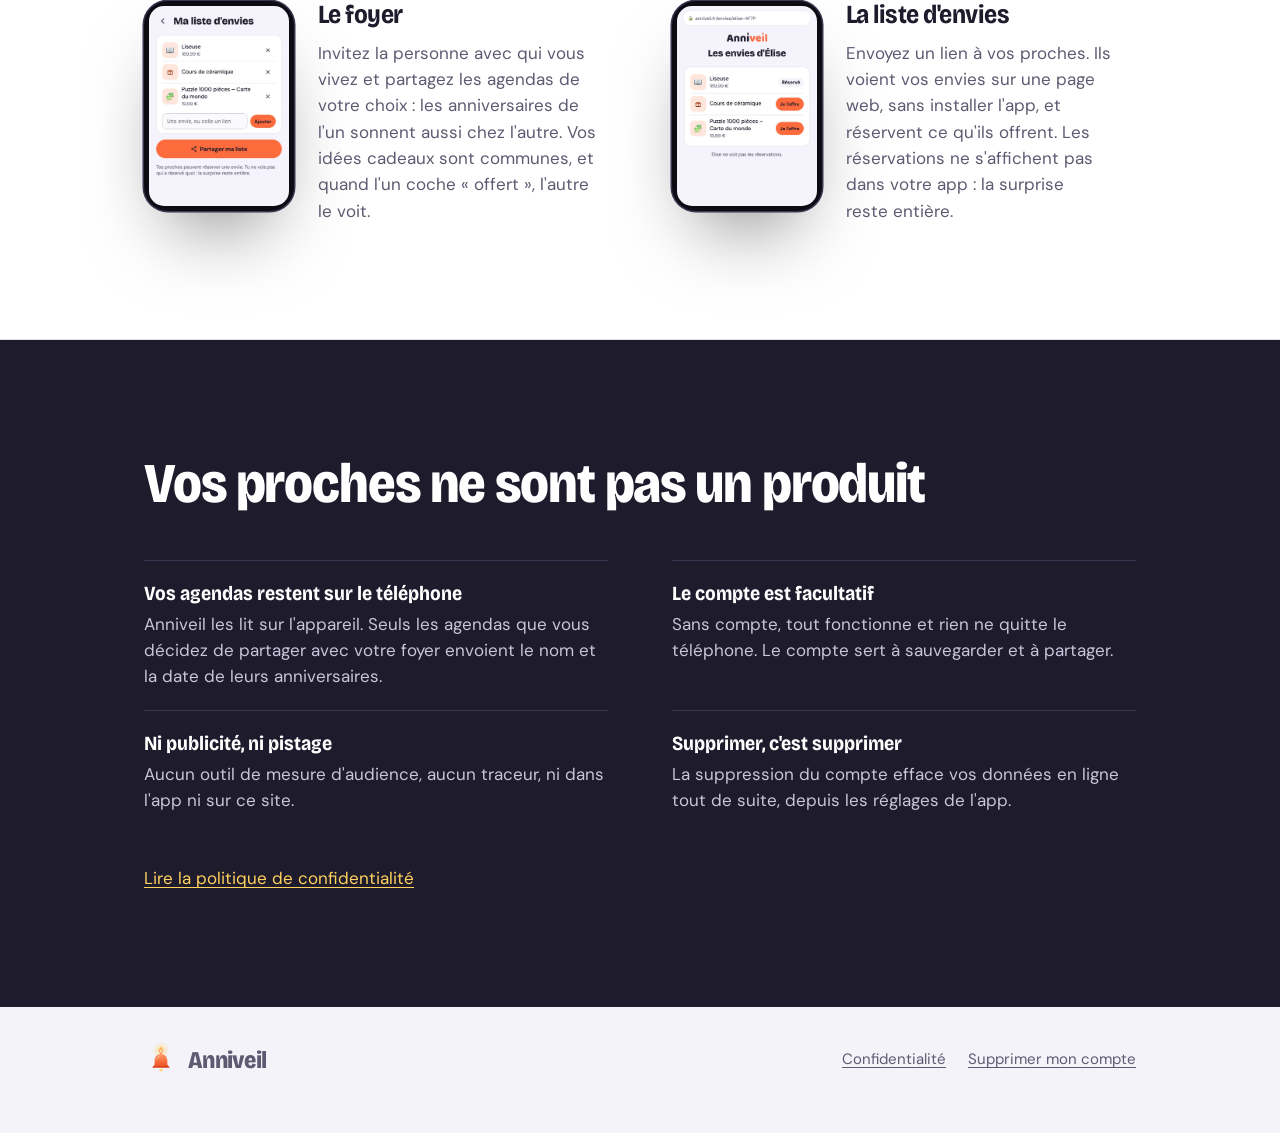
==== commit 0080e2b0: "Confidentialité et accueil : agendas partagés avec le foyer Co-Authored-By: Claude Fable 5.2 <norepl" ====
--- a/index.html
+++ b/index.html
@@ -83,7 +83,7 @@
           <div class="tel"><img src="assets/wishlist.webp" width="720" height="1558" loading="lazy" alt="Liste d'envies dans l'app."></div>
           <div>
             <h3>Le foyer</h3>
-            <p>Invitez la personne avec qui vous vivez&nbsp;: vous partagez vos idées cadeaux pour les proches. Quand l'un coche « offert », l'autre le voit, et personne n'achète deux fois le même livre.</p>
+            <p>Invitez la personne avec qui vous vivez et partagez les agendas de votre choix&nbsp;: les anniversaires de l'un sonnent aussi chez l'autre. Vos idées cadeaux sont communes, et quand l'un coche « offert », l'autre le voit.</p>
           </div>
         </article>
         <article>
@@ -101,7 +101,7 @@
     <div class="cadre">
       <h2 id="titre-donnees">Vos proches ne sont pas un produit</h2>
       <ul class="faits">
-        <li><strong>Vos agendas restent sur le téléphone</strong>Anniveil les lit sur l'appareil. Les événements d'agenda ne sont jamais envoyés sur un serveur.</li>
+        <li><strong>Vos agendas restent sur le téléphone</strong>Anniveil les lit sur l'appareil. Seuls les agendas que vous décidez de partager avec votre foyer envoient le nom et la date de leurs anniversaires.</li>
         <li><strong>Le compte est facultatif</strong>Sans compte, tout fonctionne et rien ne quitte le téléphone. Le compte sert à sauvegarder et à partager.</li>
         <li><strong>Ni publicité, ni pistage</strong>Aucun outil de mesure d'audience, aucun traceur, ni dans l'app ni sur ce site.</li>
         <li><strong>Supprimer, c'est supprimer</strong>La suppression du compte efface vos données en ligne tout de suite, depuis les réglages de l'app.</li>
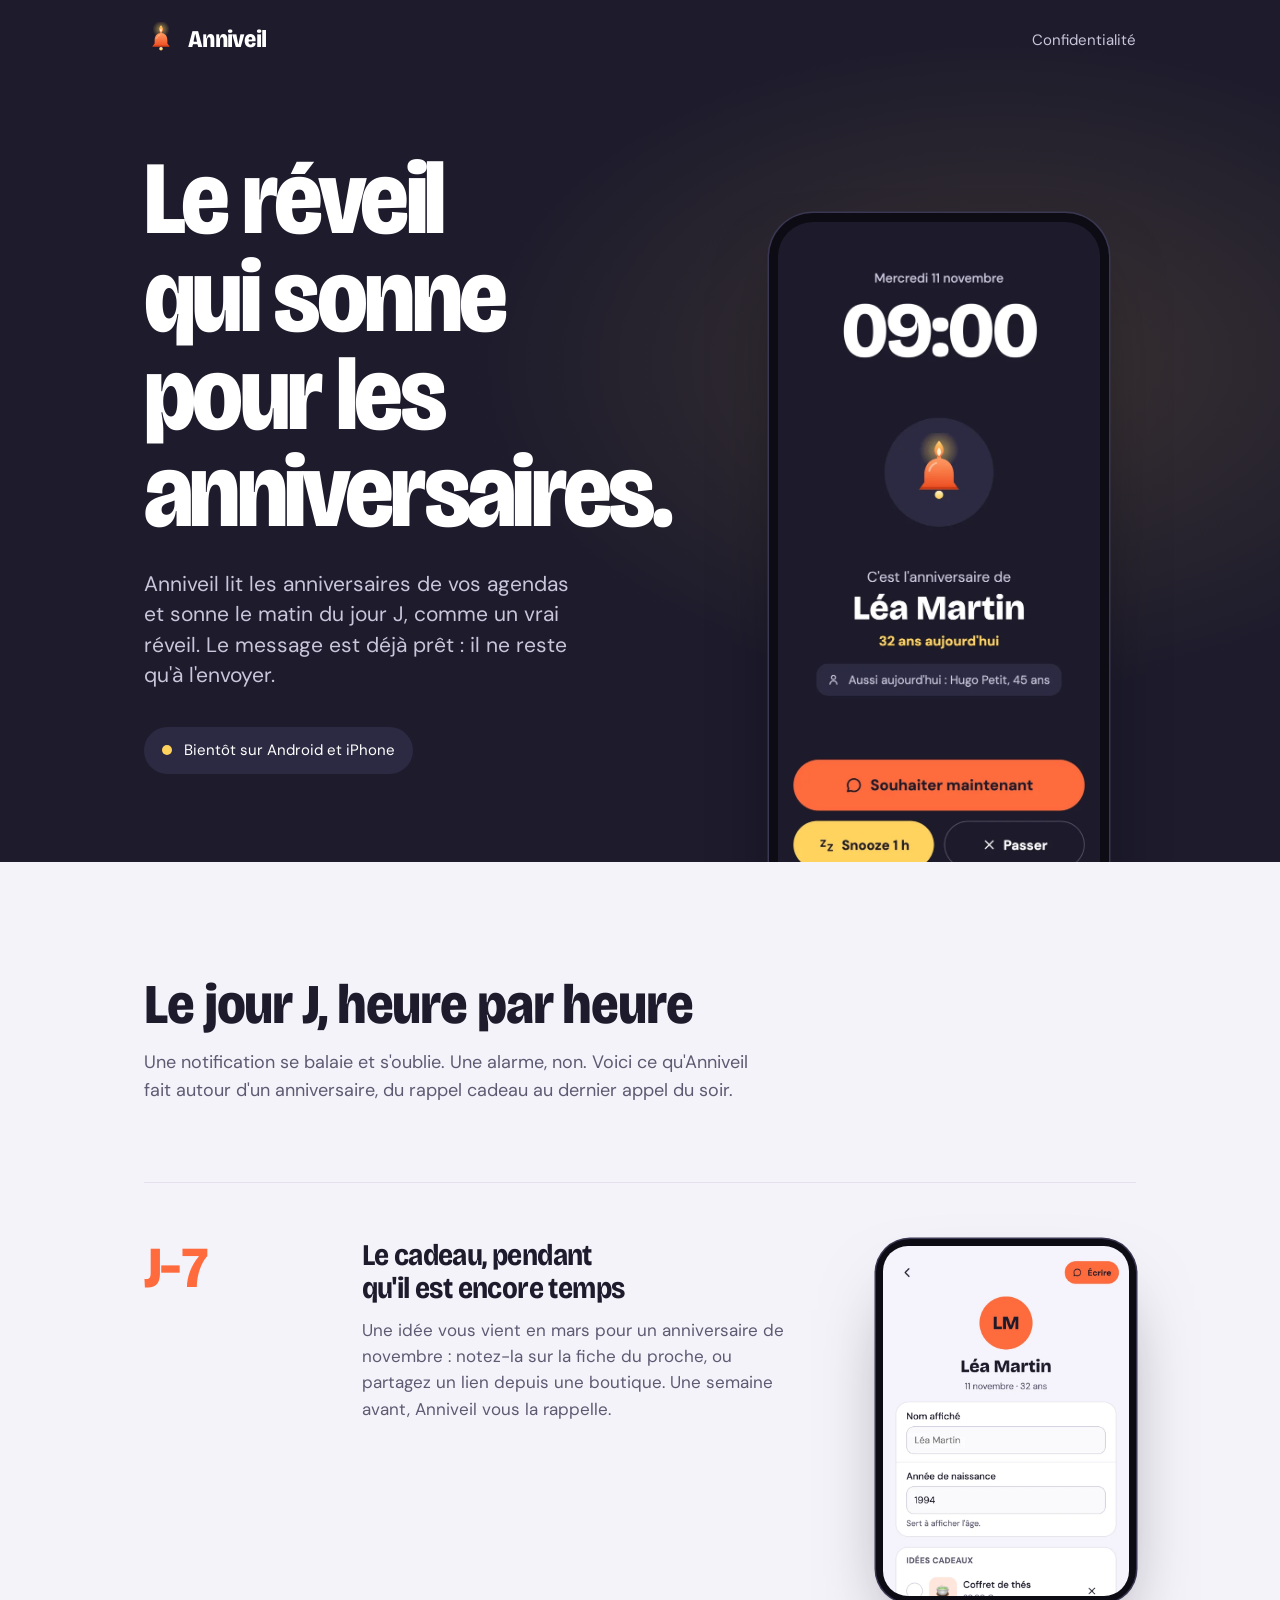
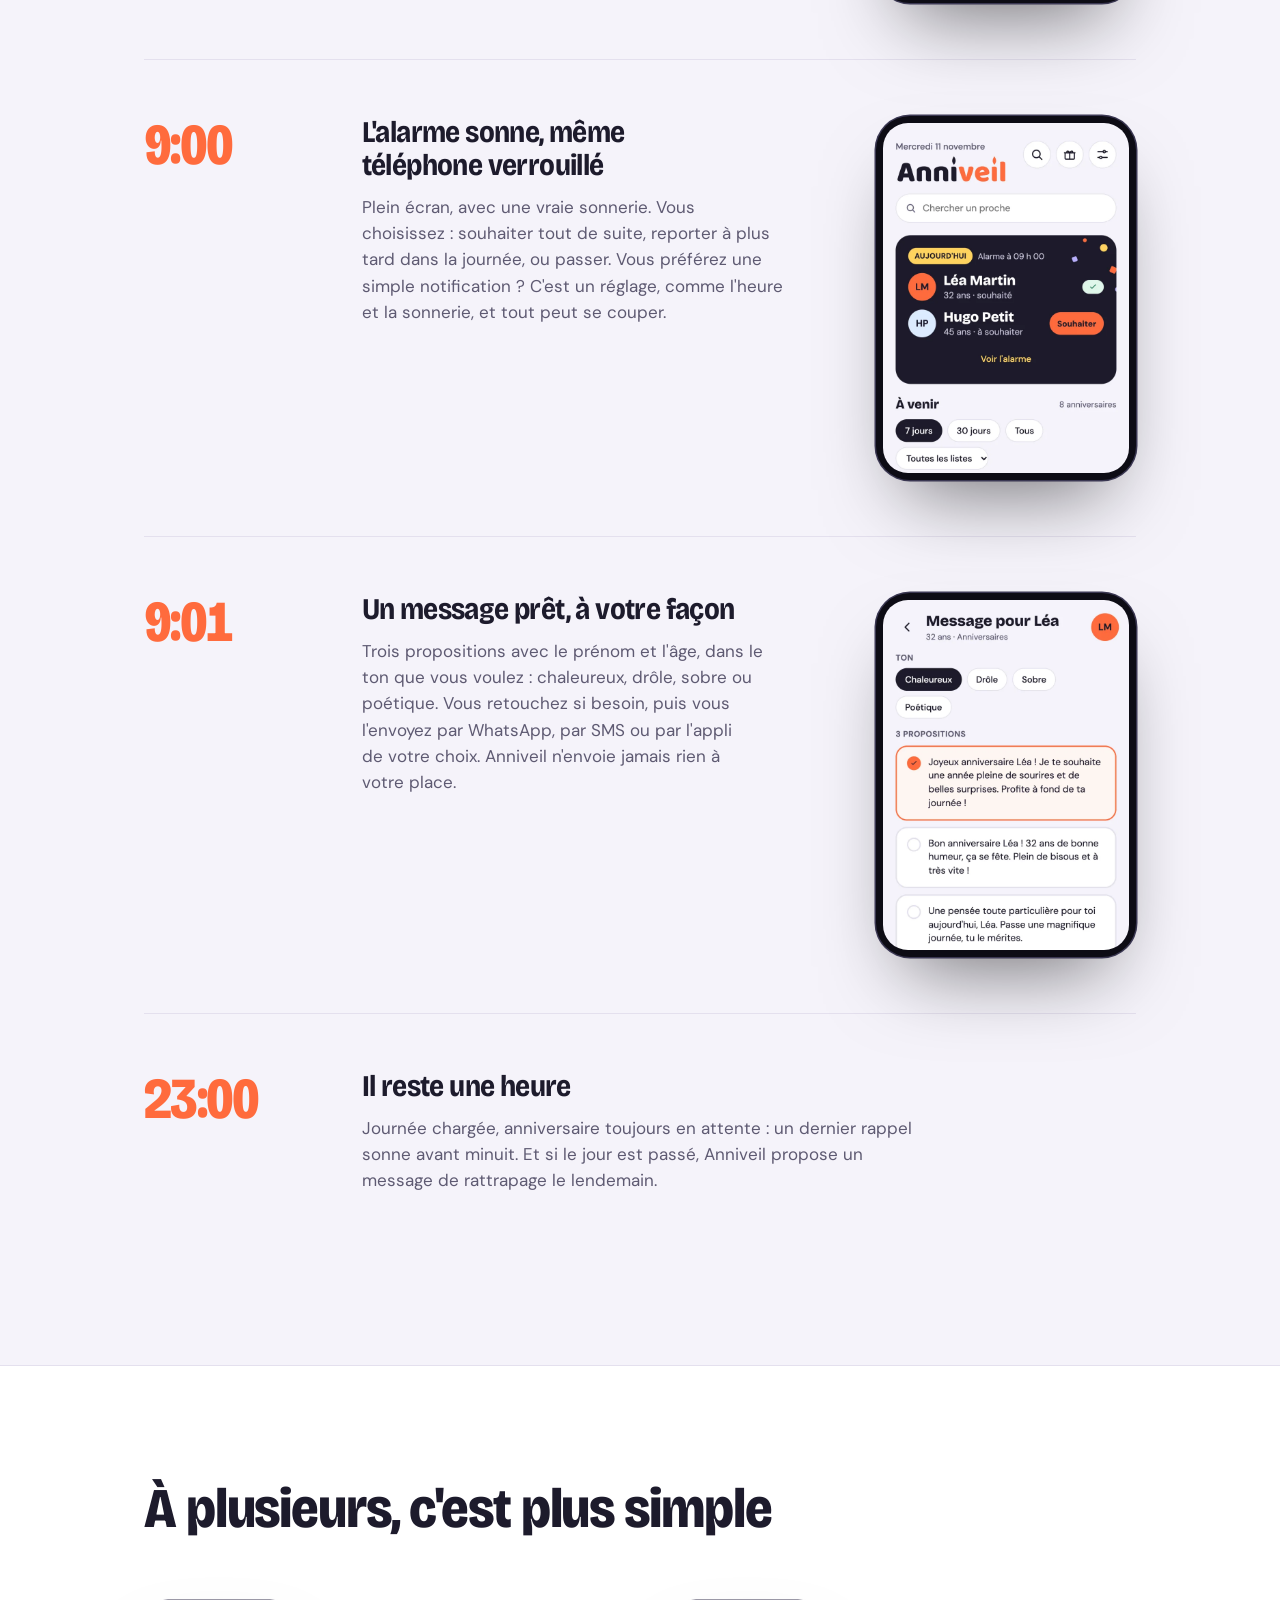
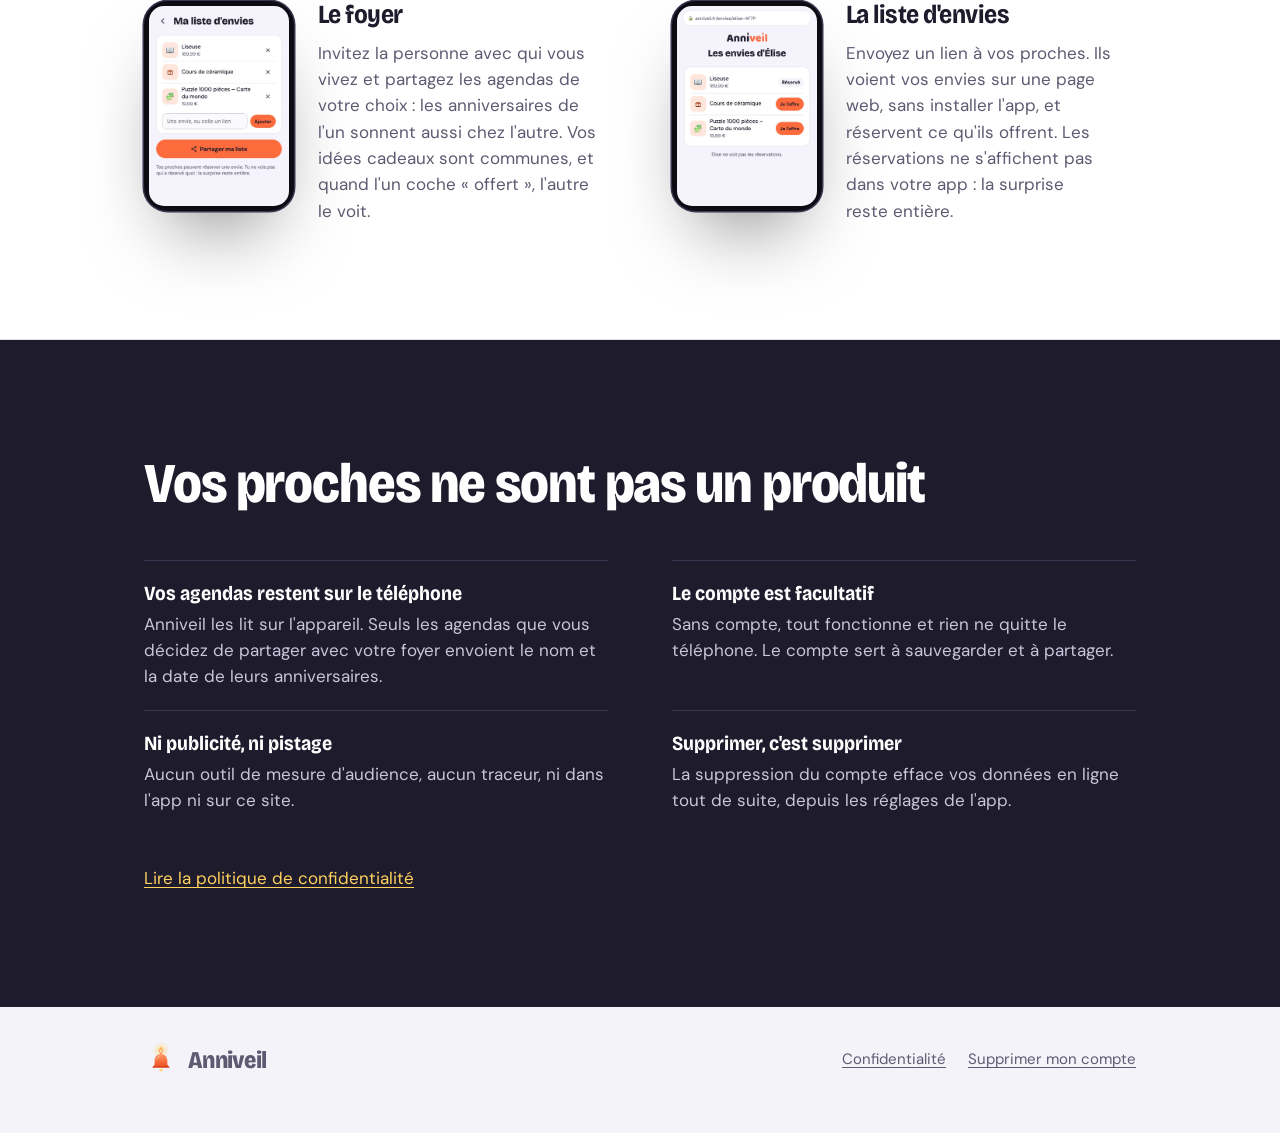
==== commit c20ed298: "Confidentialité : saisies partagées avec le foyer, mode de rappel Co-Authored-By: Claude Fable 5.2 <" ====
--- a/index.html
+++ b/index.html
@@ -51,7 +51,7 @@
         <div class="heure">9:00</div>
         <div>
           <h3>L'alarme sonne, même téléphone verrouillé</h3>
-          <p>Plein écran, avec une vraie sonnerie. Vous choisissez&nbsp;: souhaiter tout de suite, reporter à plus tard dans la journée, ou passer. L'heure, la sonnerie et le vibreur se règlent, et tout peut se couper.</p>
+          <p>Plein écran, avec une vraie sonnerie. Vous choisissez&nbsp;: souhaiter tout de suite, reporter à plus tard dans la journée, ou passer. Vous préférez une simple notification ? C'est un réglage, comme l'heure et la sonnerie, et tout peut se couper.</p>
         </div>
         <div class="tel"><img src="assets/home.webp" width="720" height="1558" loading="lazy" alt="Accueil d'Anniveil&nbsp;: les anniversaires du jour en tête, puis ceux des jours à venir."></div>
       </li>
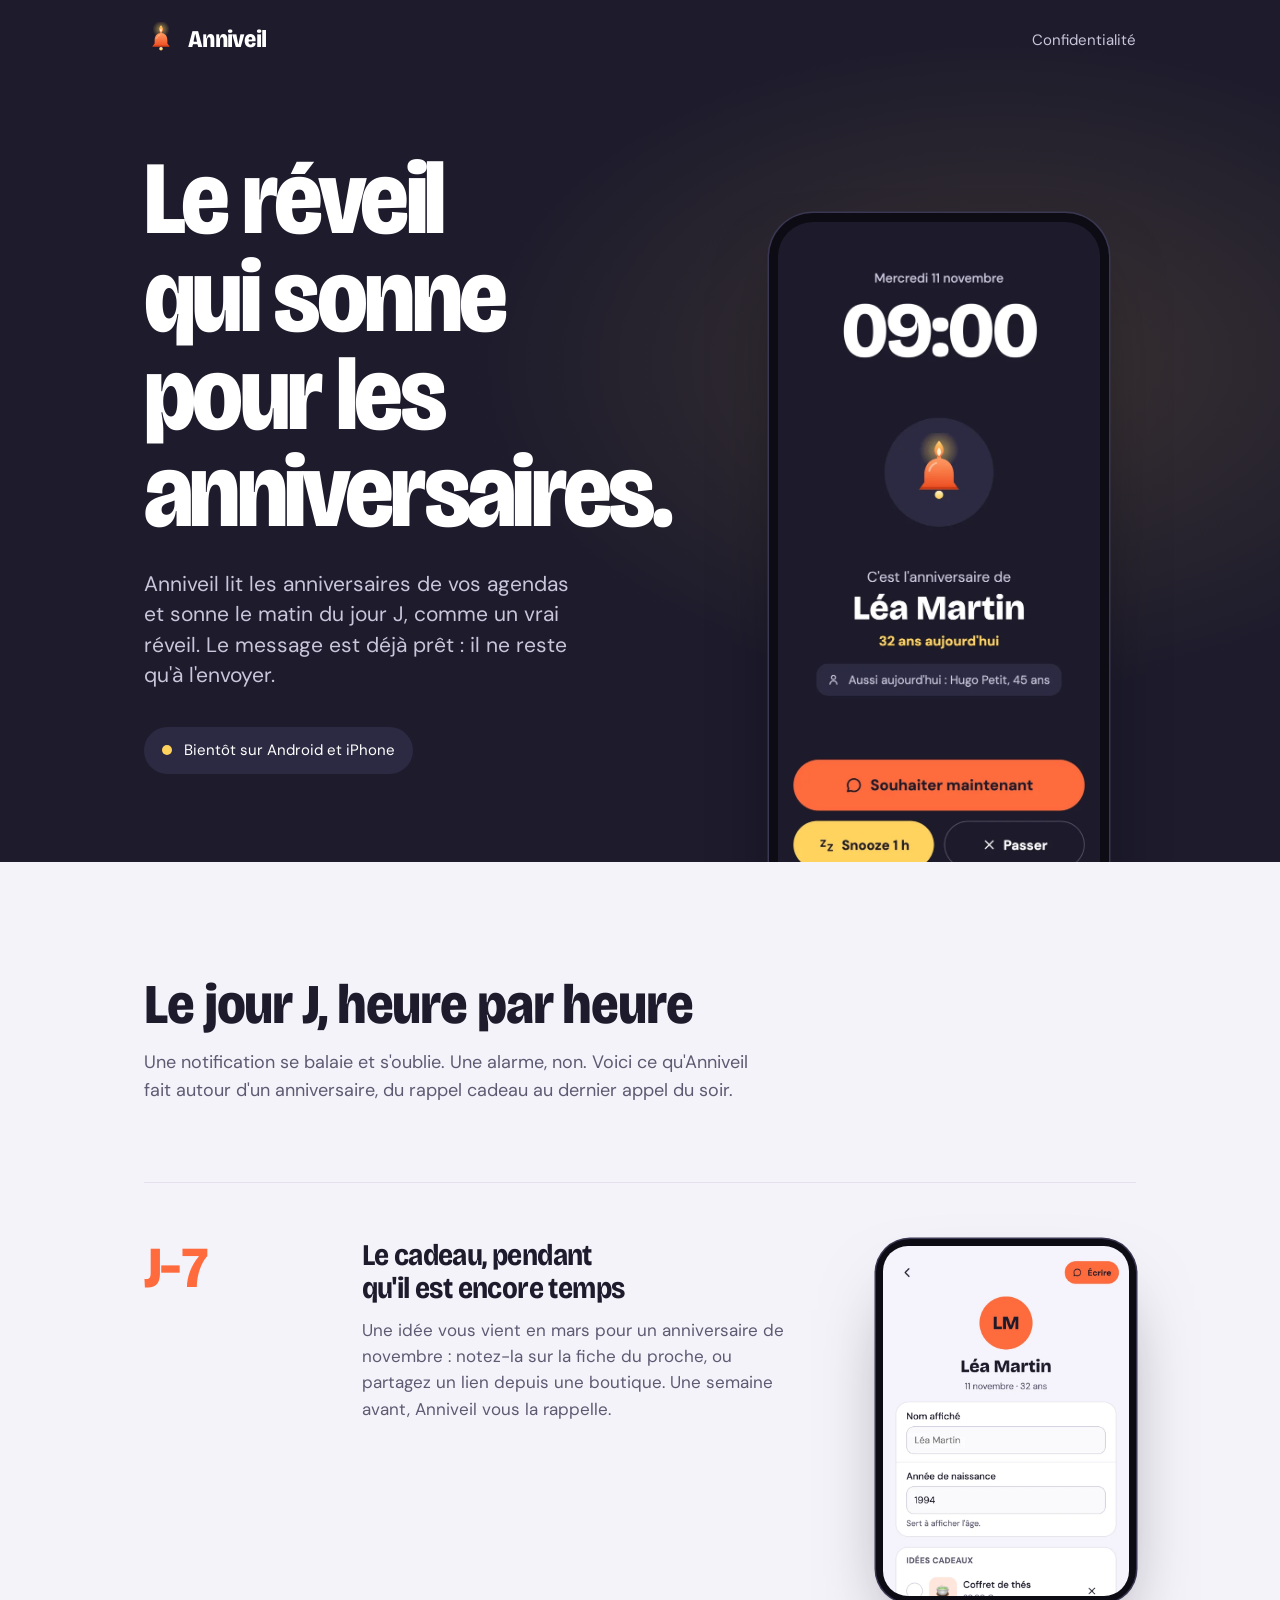
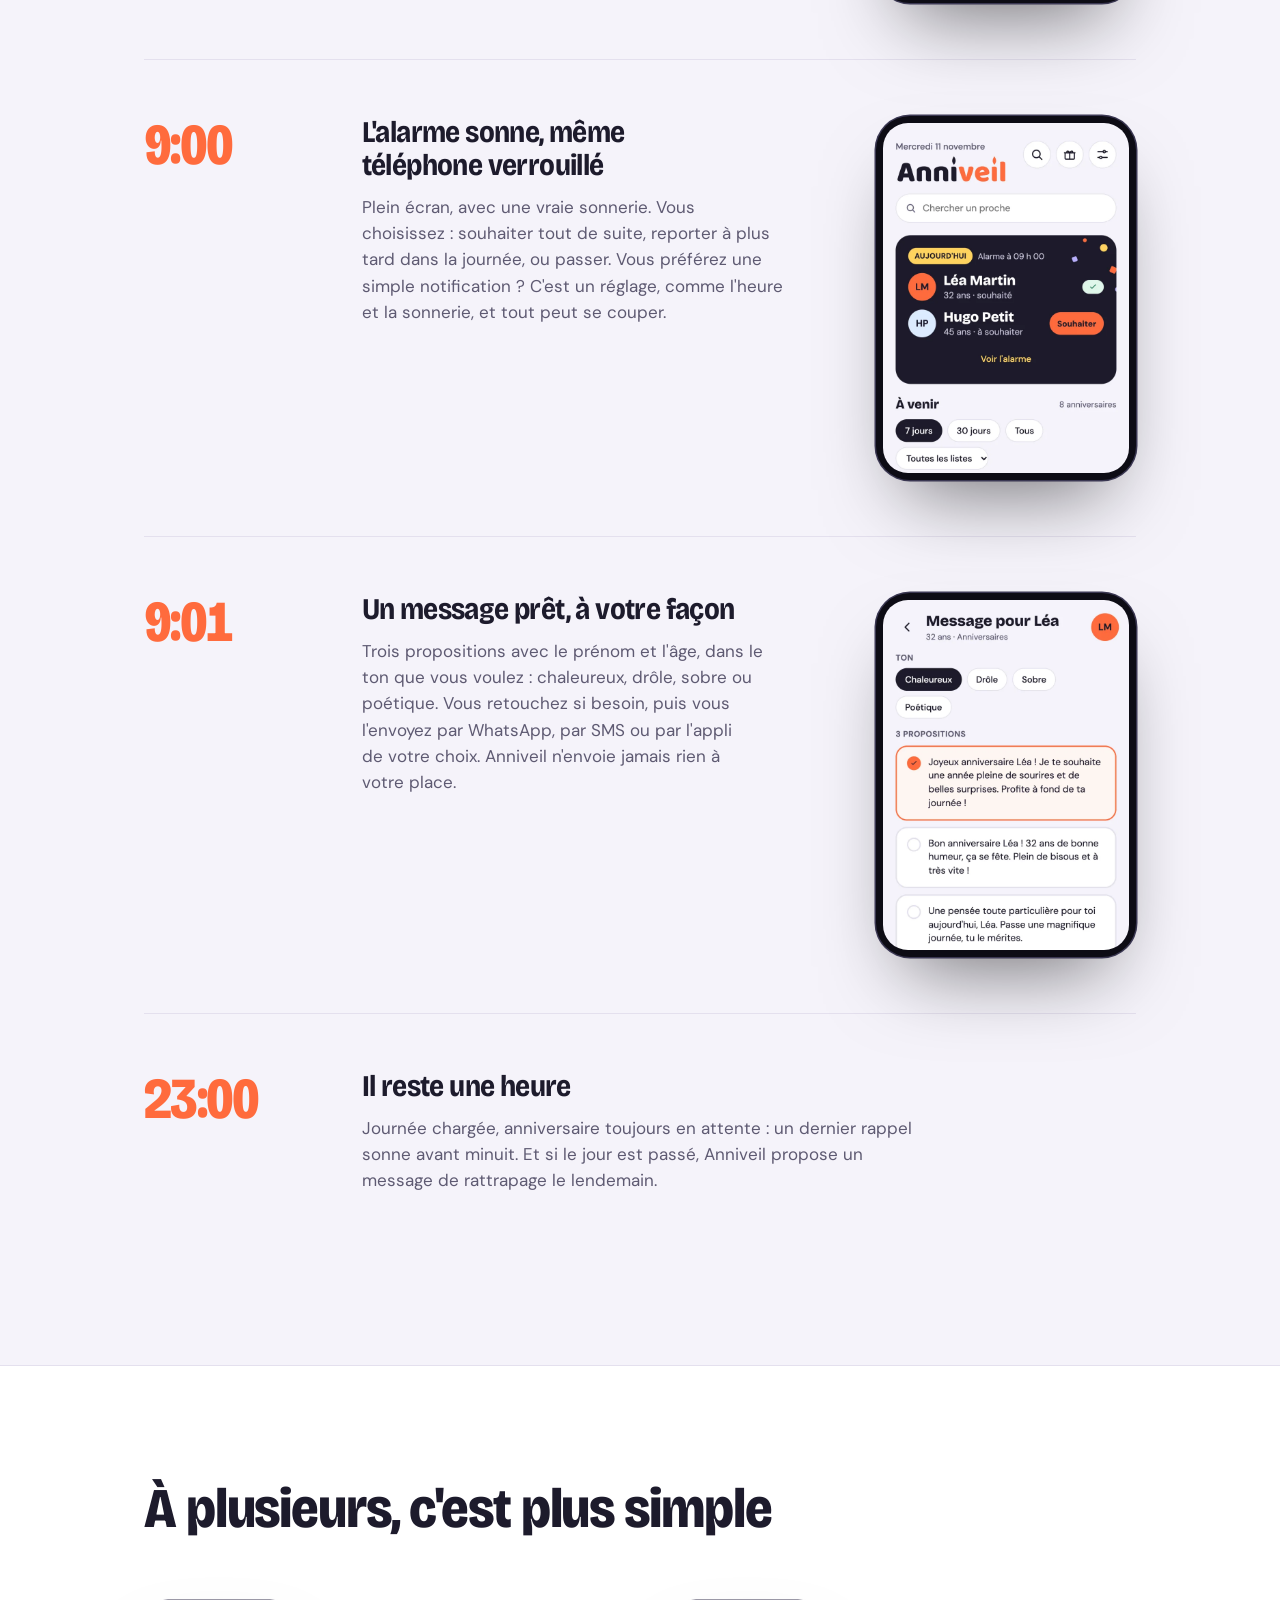
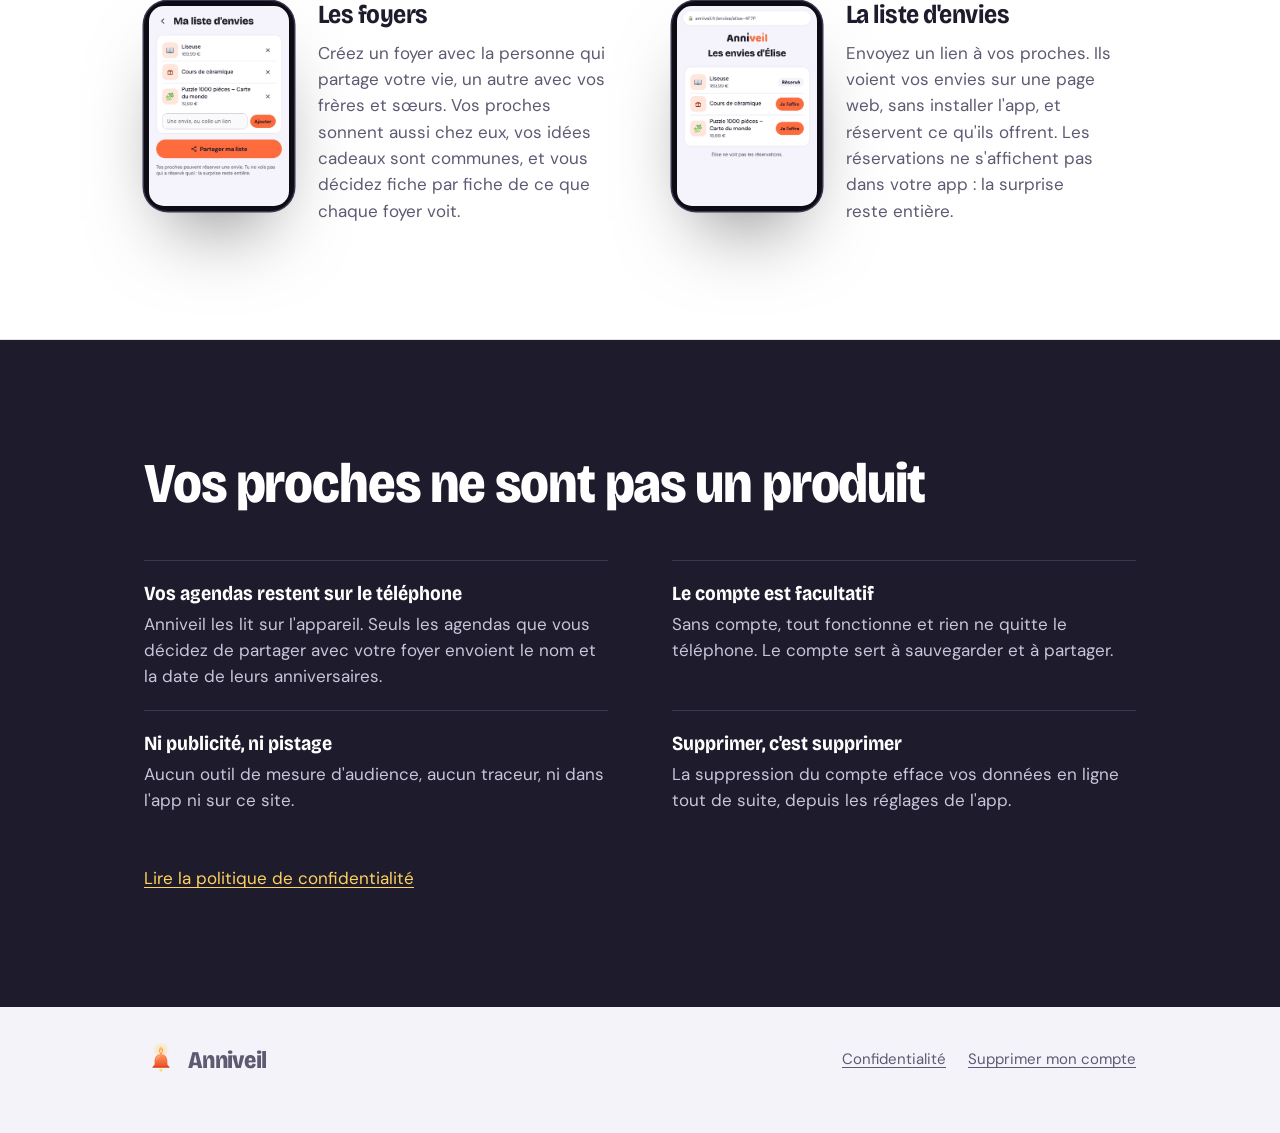
==== commit 5b0ee1b1: "Confidentialité et accueil : plusieurs foyers, partage par défaut, exceptions par fiche Co-Authored-" ====
--- a/index.html
+++ b/index.html
@@ -82,8 +82,8 @@
         <article>
           <div class="tel"><img src="assets/wishlist.webp" width="720" height="1558" loading="lazy" alt="Liste d'envies dans l'app."></div>
           <div>
-            <h3>Le foyer</h3>
-            <p>Invitez la personne avec qui vous vivez et partagez les agendas de votre choix&nbsp;: les anniversaires de l'un sonnent aussi chez l'autre. Vos idées cadeaux sont communes, et quand l'un coche « offert », l'autre le voit.</p>
+            <h3>Les foyers</h3>
+            <p>Créez un foyer avec la personne qui partage votre vie, un autre avec vos frères et sœurs. Vos proches sonnent aussi chez eux, vos idées cadeaux sont communes, et vous décidez fiche par fiche de ce que chaque foyer voit.</p>
           </div>
         </article>
         <article>
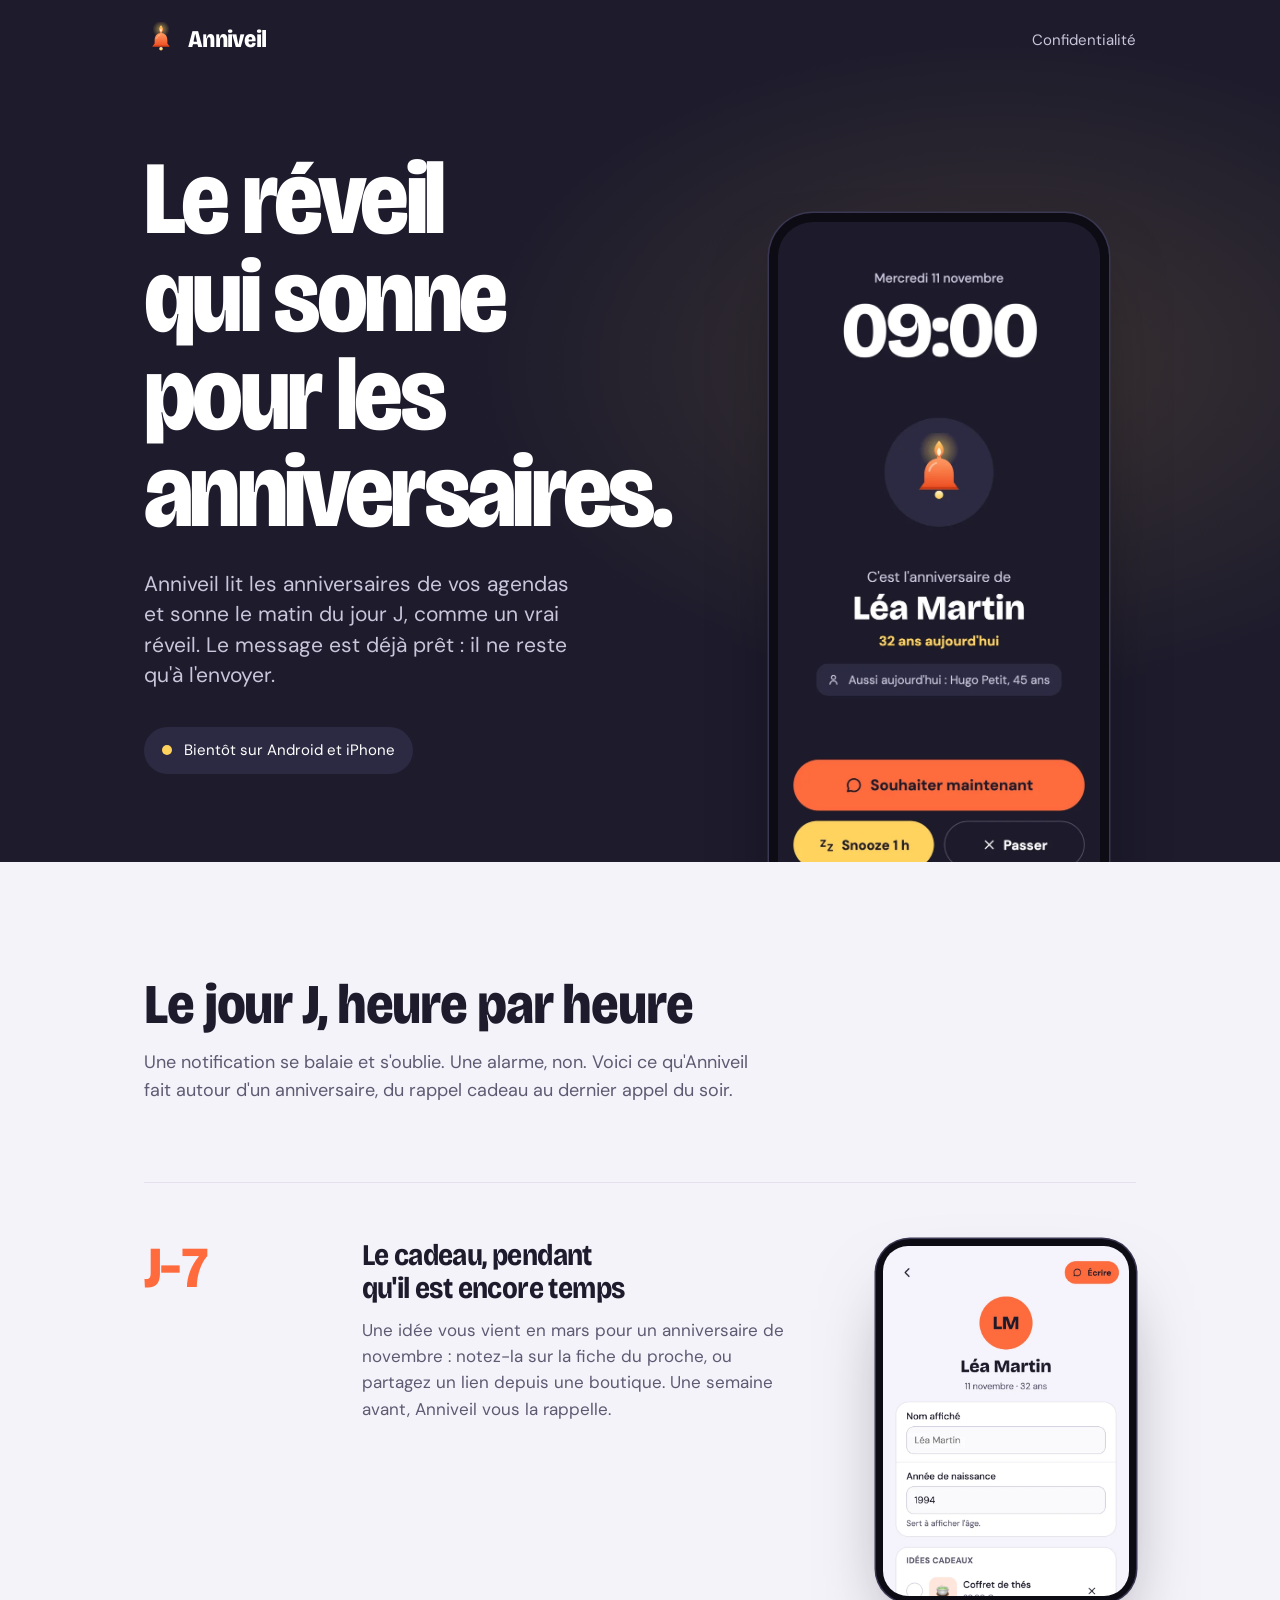
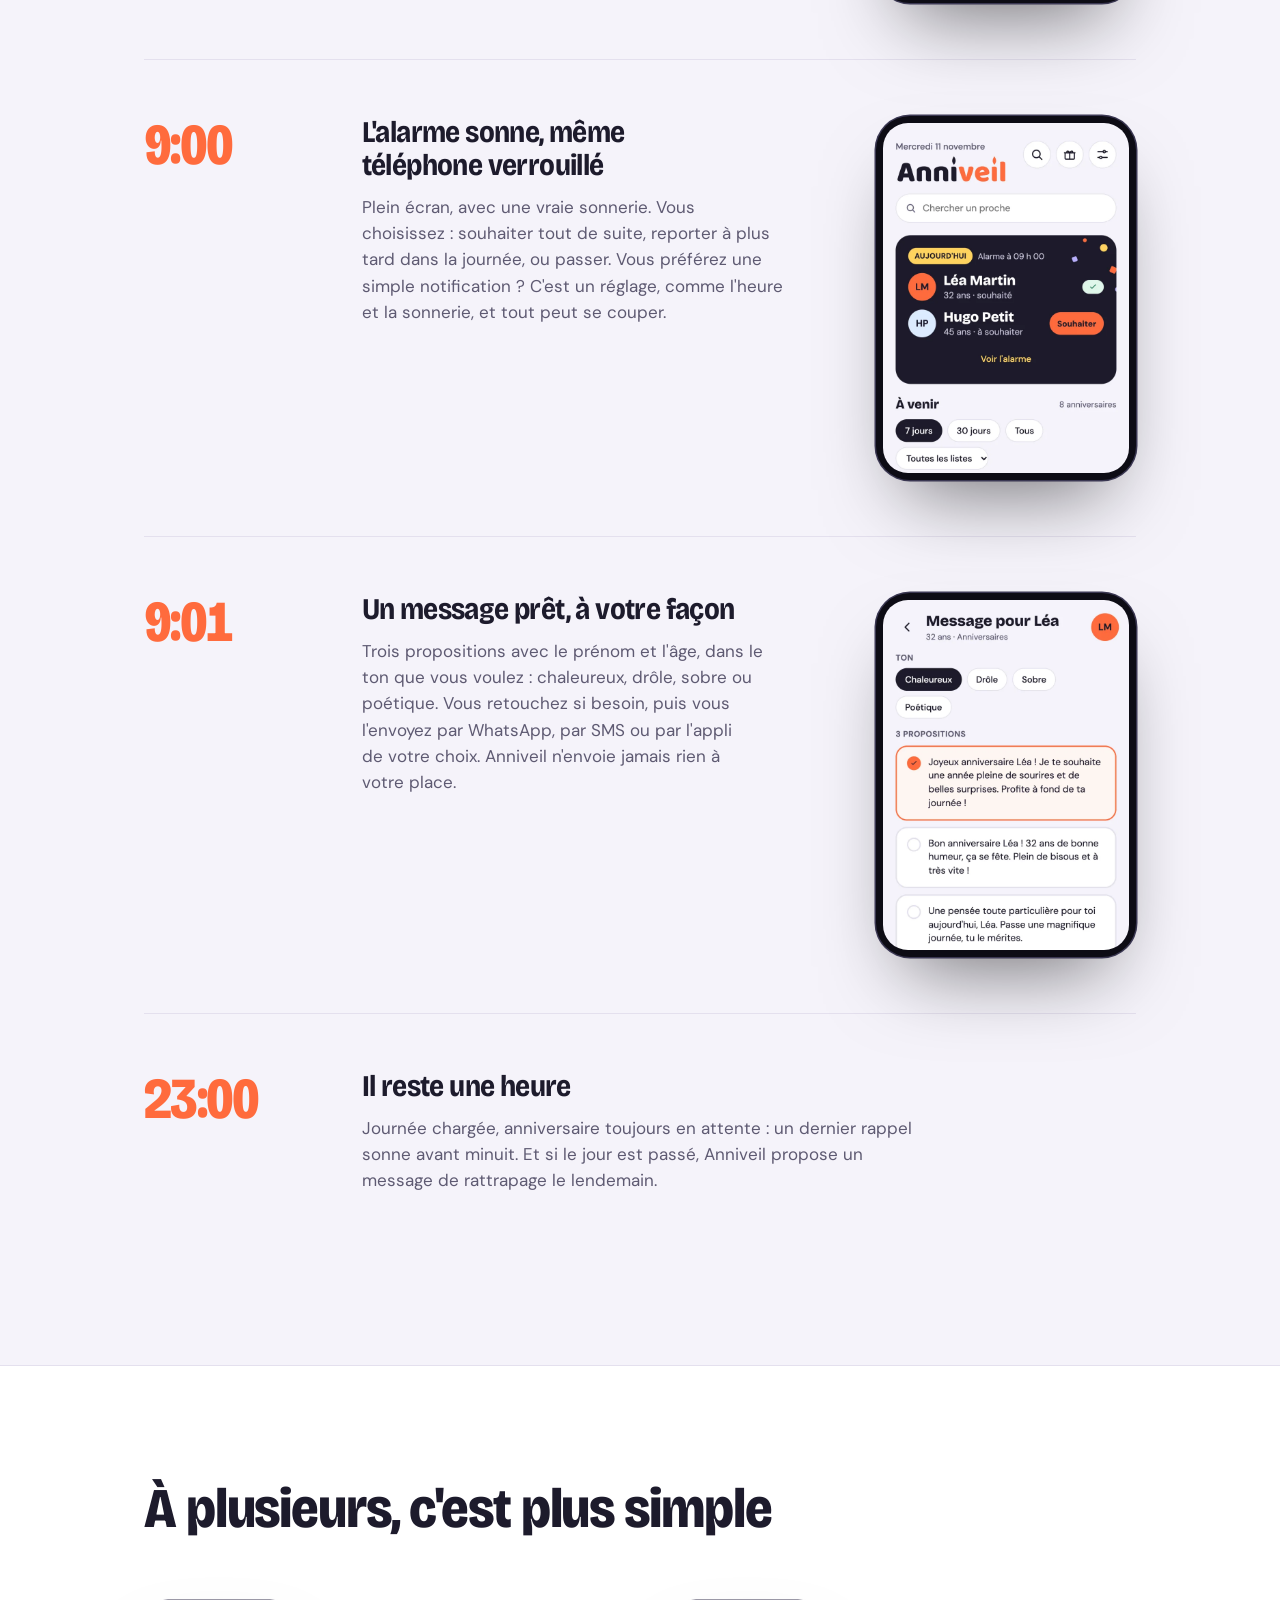
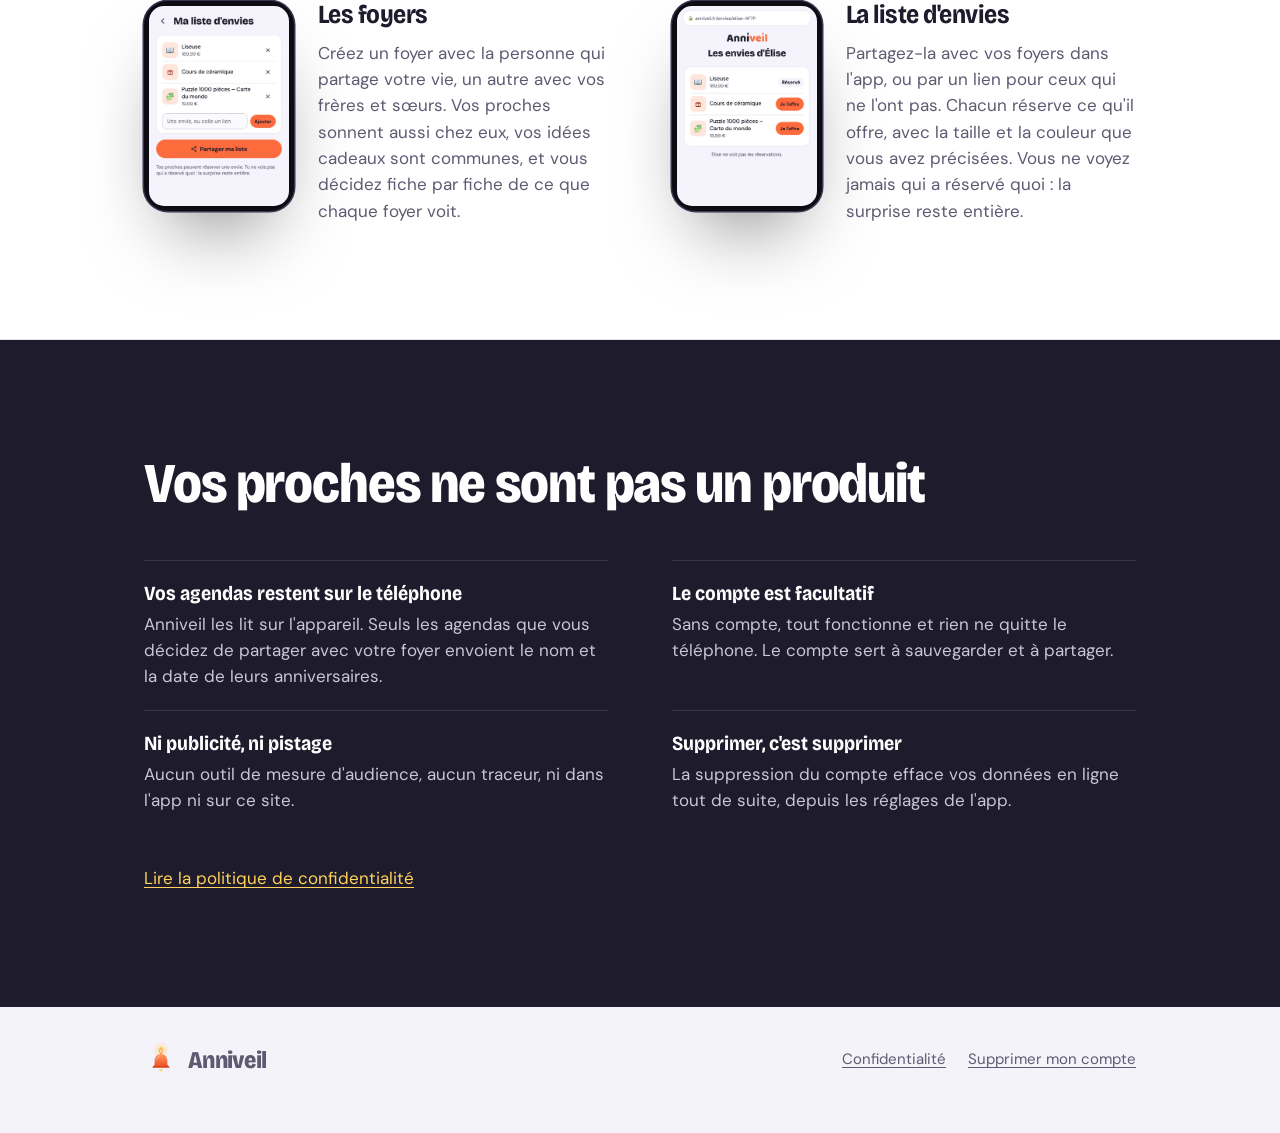
==== commit 37a35d44: "Liste d'envies : nom et e-mail pour réserver, annulation, précision et coup de cœur ; confidentialit" ====
--- a/index.html
+++ b/index.html
@@ -90,7 +90,7 @@
           <div class="tel"><img src="assets/wishpage-reserve.webp" width="720" height="1558" loading="lazy" alt="Page web d'une liste d'envies&nbsp;: un visiteur a réservé un cadeau."></div>
           <div>
             <h3>La liste d'envies</h3>
-            <p>Envoyez un lien à vos proches. Ils voient vos envies sur une page web, sans installer l'app, et réservent ce qu'ils offrent. Les réservations ne s'affichent pas dans votre app&nbsp;: la surprise reste entière.</p>
+            <p>Partagez-la avec vos foyers dans l'app, ou par un lien pour ceux qui ne l'ont pas. Chacun réserve ce qu'il offre, avec la taille et la couleur que vous avez précisées. Vous ne voyez jamais qui a réservé quoi&nbsp;: la surprise reste entière.</p>
           </div>
         </article>
       </div>
